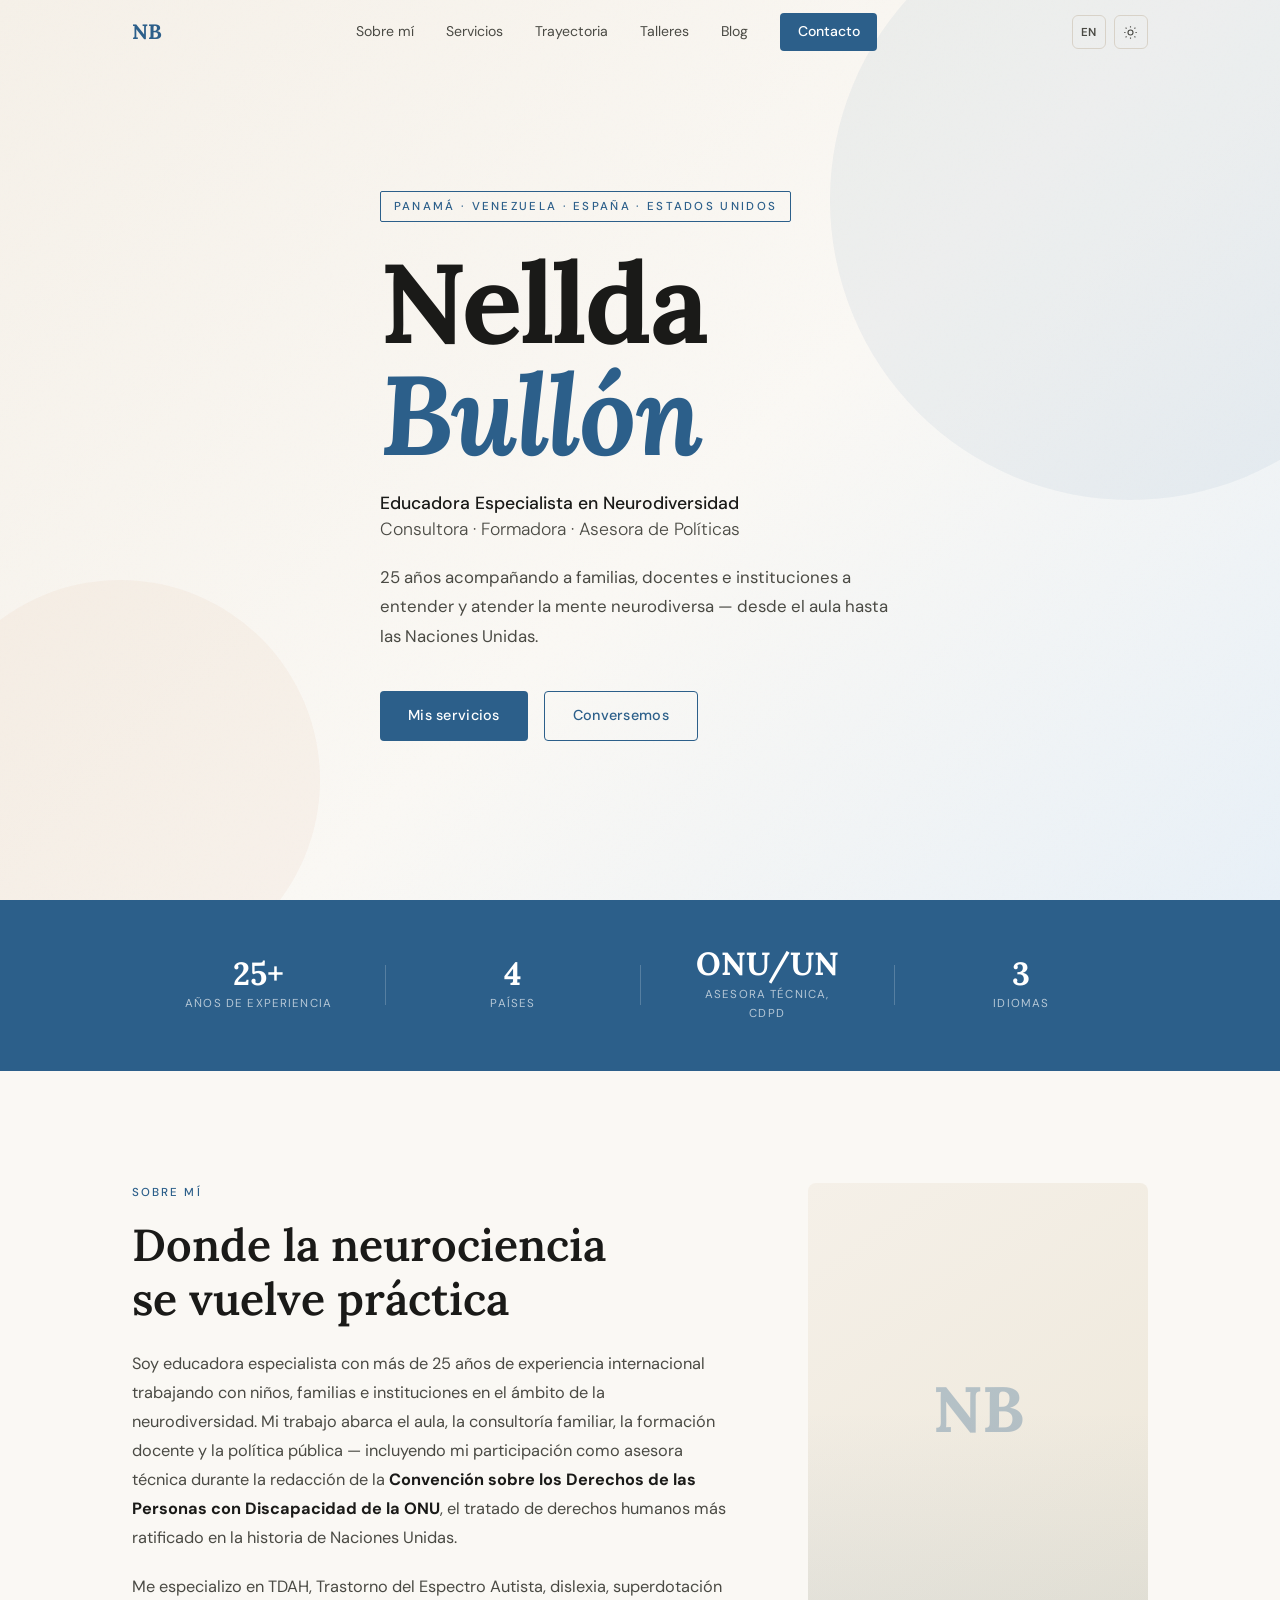
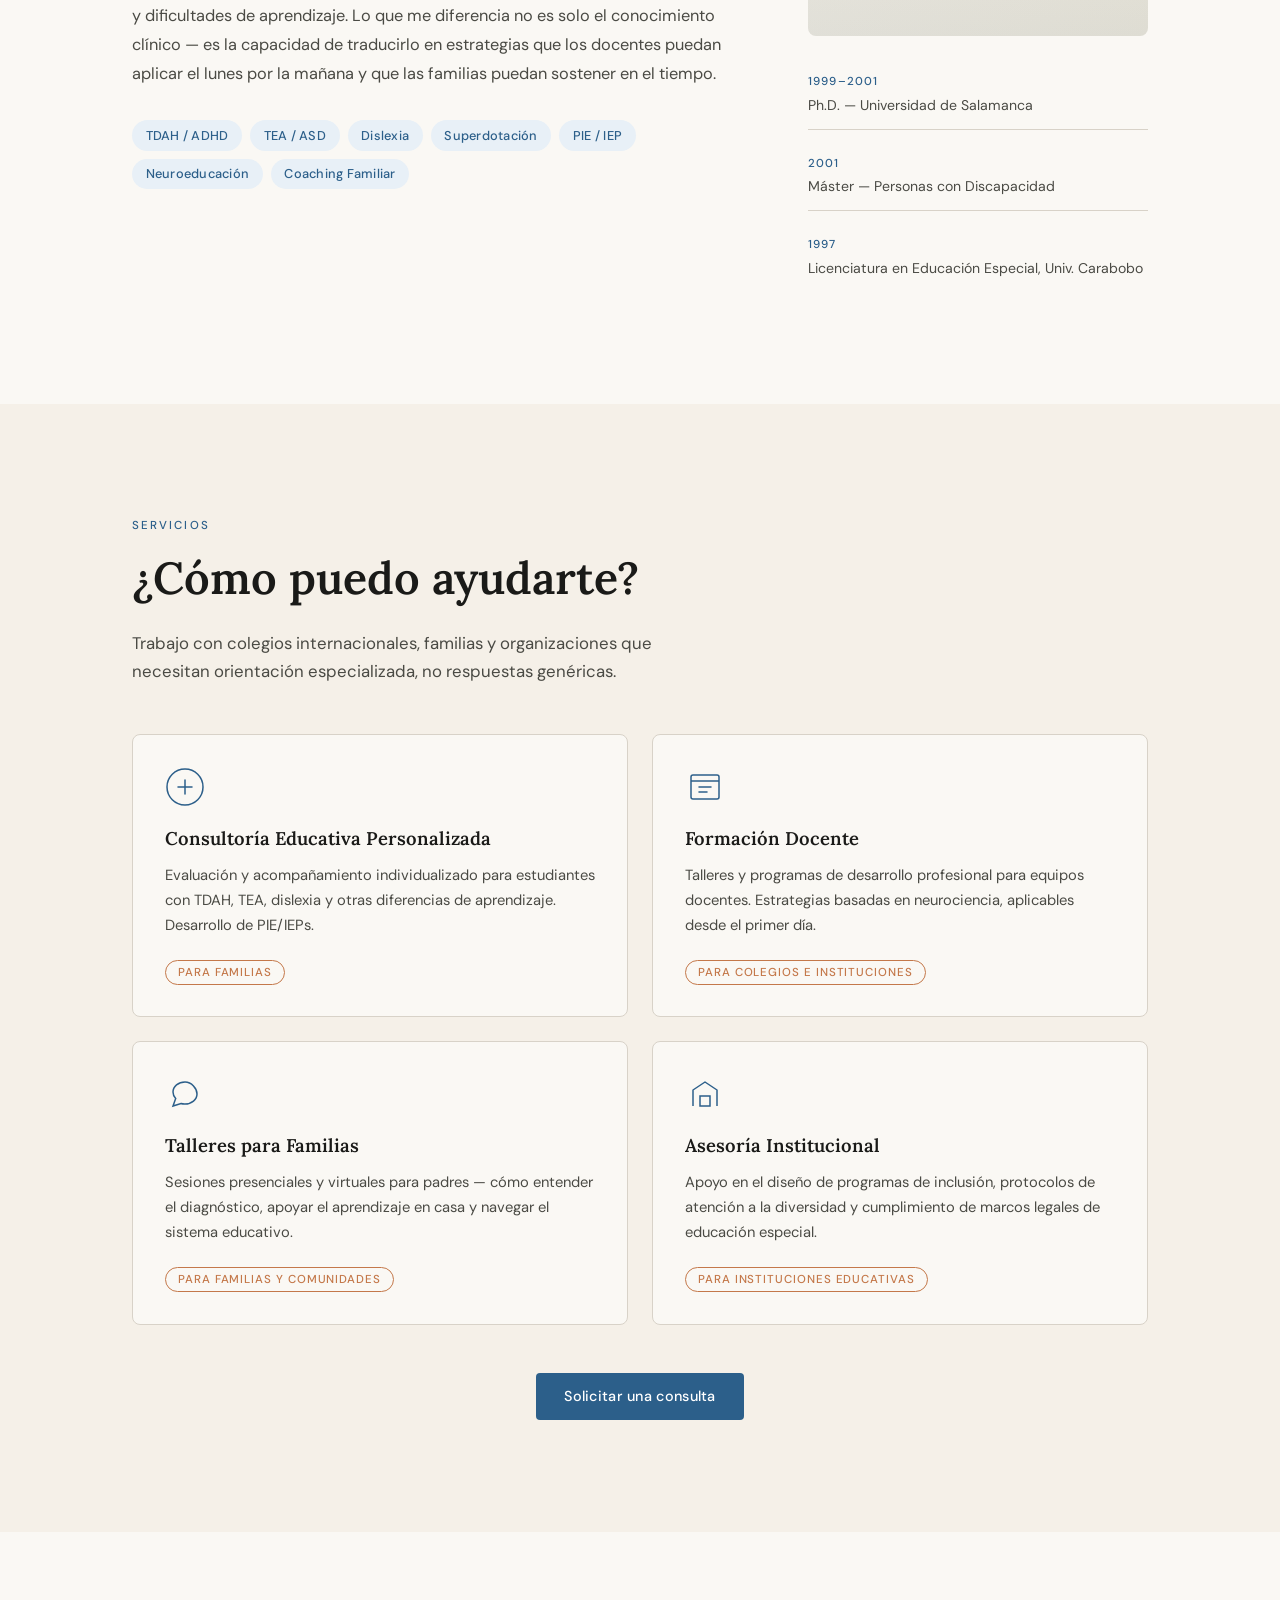
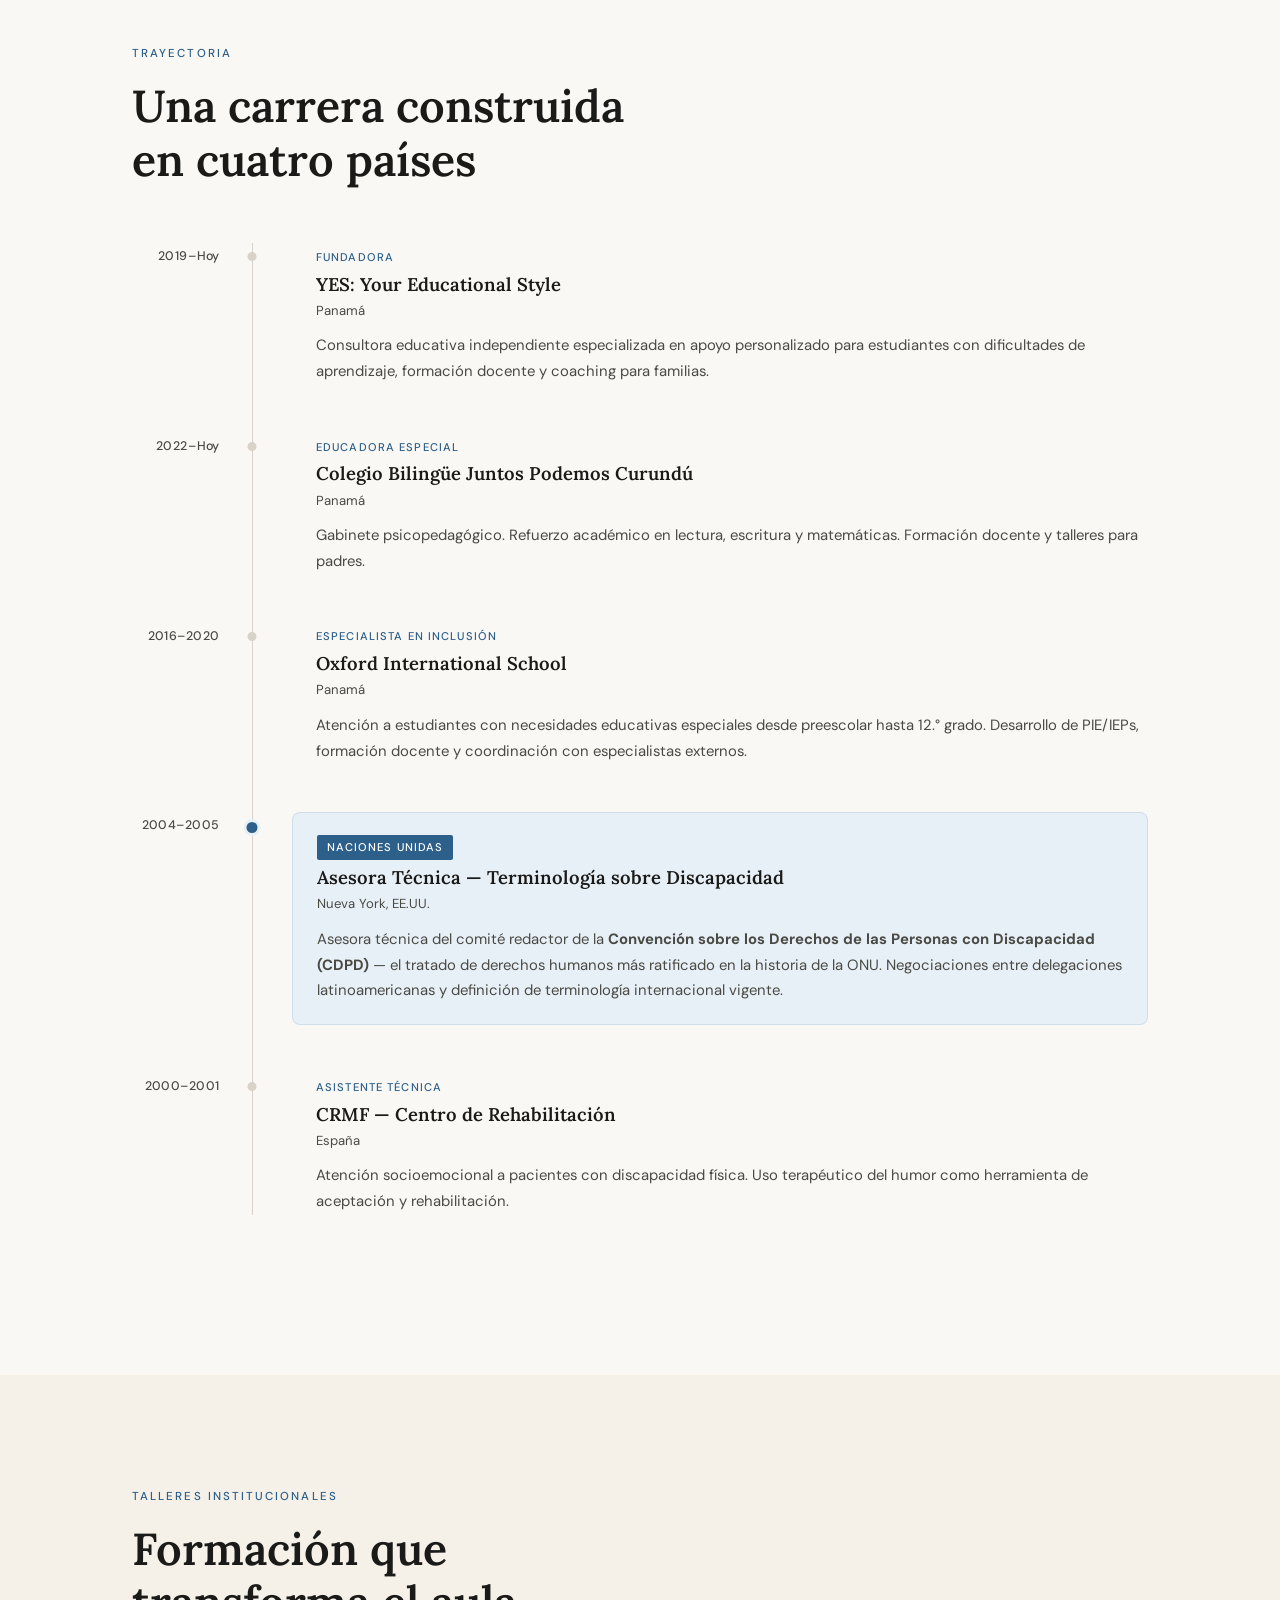
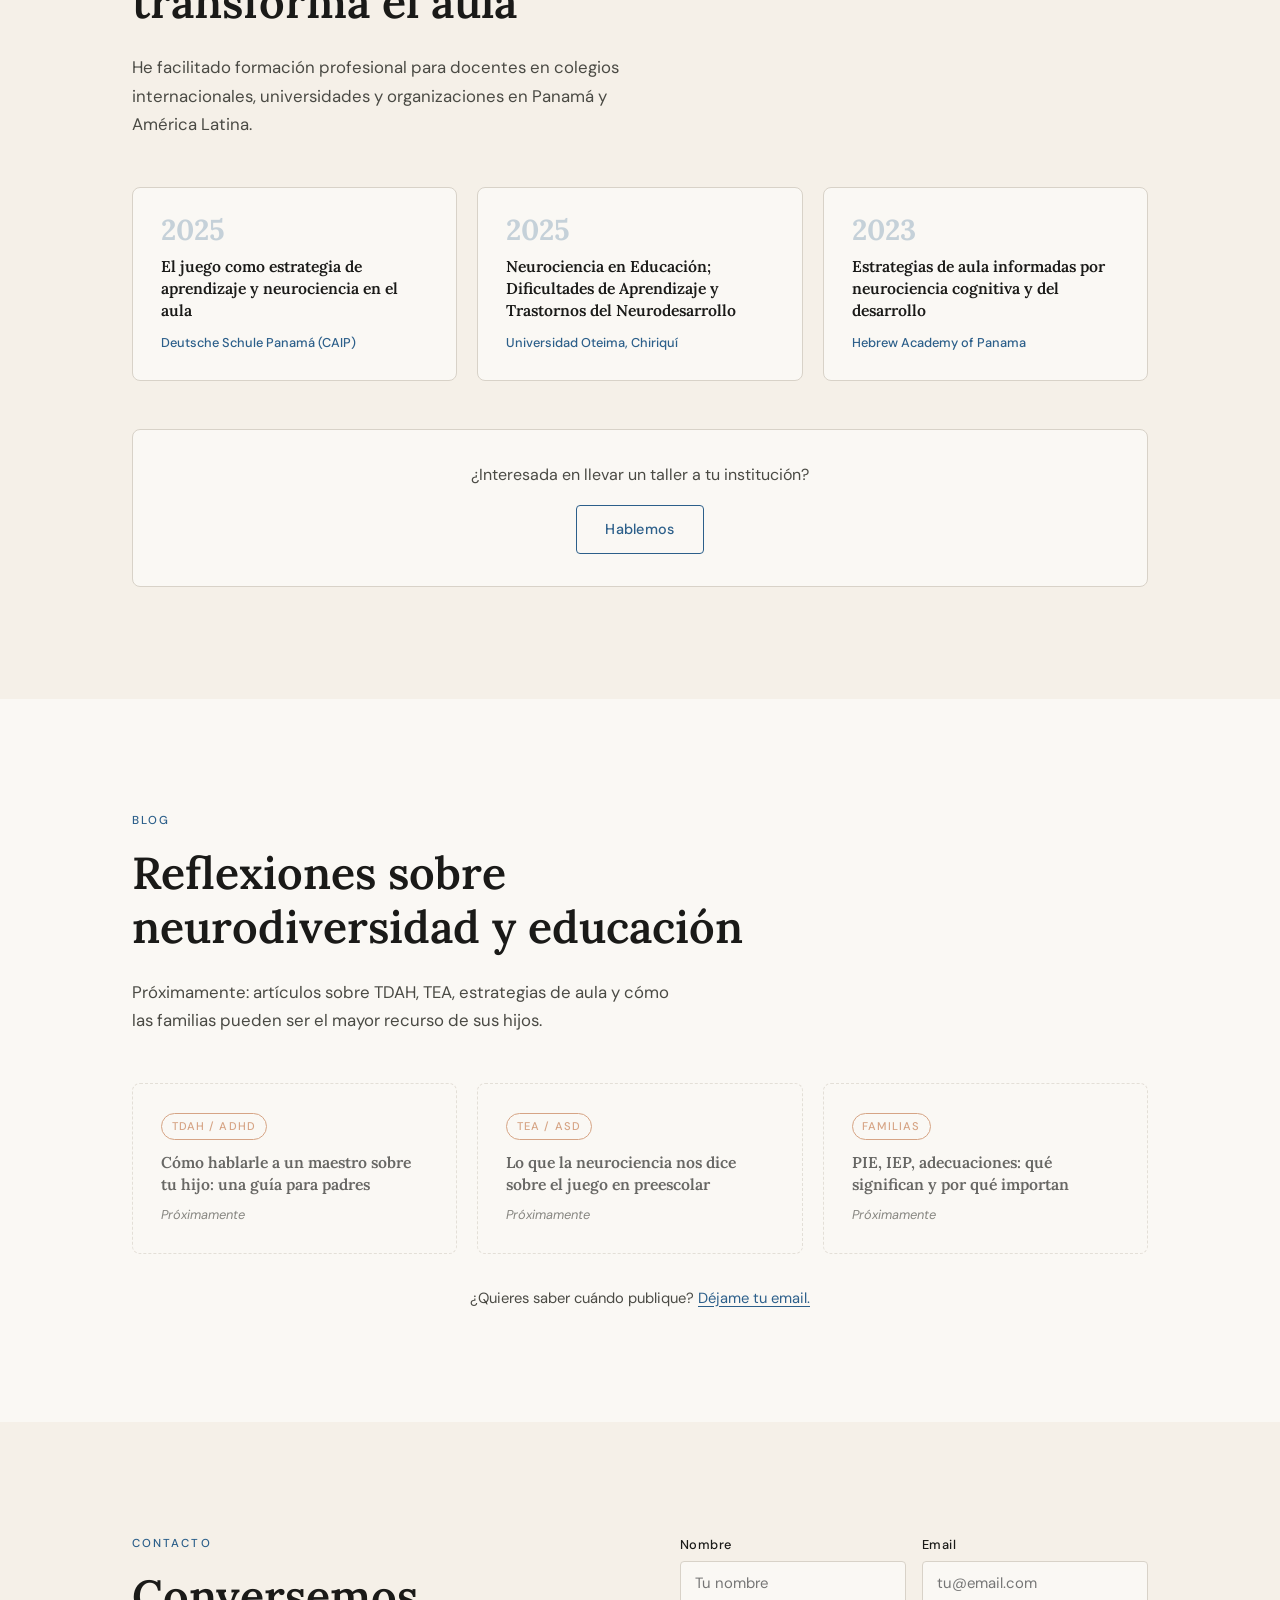
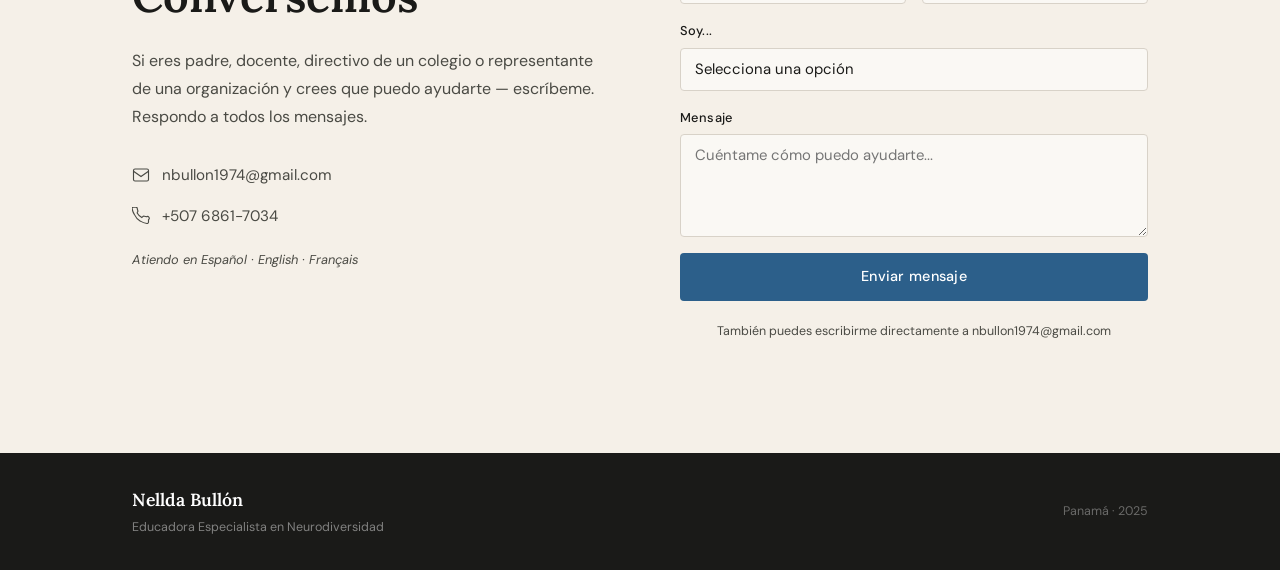
==== index.html @ 22f44a65 "init" ====
<!DOCTYPE html>
<html lang="en" data-theme="light" data-lang="en">
<head>
  <meta charset="UTF-8" />
  <meta name="viewport" content="width=device-width, initial-scale=1.0" />
  <title>Nellda Bullón — Educadora Especialista en Neurodiversidad</title>
  <meta name="description" content="Consultora en educación especial y neurodiversidad con 25 años de experiencia internacional." />
  <link rel="preconnect" href="https://fonts.googleapis.com" />
  <link rel="preconnect" href="https://fonts.gstatic.com" crossorigin />
  <link href="https://fonts.googleapis.com/css2?family=Lora:ital,wght@0,400;0,500;0,600;0,700;1,400;1,500&family=DM+Sans:ital,opsz,wght@0,9..40,300;0,9..40,400;0,9..40,500;1,9..40,300&display=swap" rel="stylesheet" />
  <link rel="stylesheet" href="css/style.css" />
</head>
<body>

  <!-- NAV -->
  <nav class="nav" id="nav">
    <div class="nav-inner">
      <a href="#inicio" class="nav-logo">NB</a>
      <div class="nav-links">
        <a href="#sobre-mi"    data-es="Sobre mí"     data-en="About">Sobre mí</a>
        <a href="#servicios"   data-es="Servicios"    data-en="Services">Servicios</a>
        <a href="#experiencia" data-es="Trayectoria"  data-en="Experience">Trayectoria</a>
        <a href="#talleres"    data-es="Talleres"     data-en="Workshops">Talleres</a>
        <a href="#blog"        data-es="Blog"         data-en="Blog">Blog</a>
        <a href="#contacto"    data-es="Contacto"     data-en="Contact" class="nav-cta">Contacto</a>
      </div>
      <div class="nav-controls">
        <button class="toggle-btn" id="lang-toggle" aria-label="Switch language">
          <span id="lang-label">EN</span>
        </button>
        <button class="toggle-btn" id="theme-toggle" aria-label="Toggle dark mode">
          <svg class="icon-sun" viewBox="0 0 24 24" fill="none" stroke="currentColor" stroke-width="1.8"><circle cx="12" cy="12" r="4"/><path d="M12 2v2M12 20v2M4.22 4.22l1.42 1.42M18.36 18.36l1.42 1.42M2 12h2M20 12h2M4.22 19.78l1.42-1.42M18.36 5.64l1.42-1.42"/></svg>
          <svg class="icon-moon" viewBox="0 0 24 24" fill="none" stroke="currentColor" stroke-width="1.8"><path d="M21 12.79A9 9 0 1111.21 3 7 7 0 0021 12.79z"/></svg>
        </button>
        <button class="nav-burger" id="burger" aria-label="Menu">
          <span></span><span></span><span></span>
        </button>
      </div>
    </div>
    <div class="nav-mobile" id="mobile-menu">
      <a href="#sobre-mi"    data-es="Sobre mí"    data-en="About">Sobre mí</a>
      <a href="#servicios"   data-es="Servicios"   data-en="Services">Servicios</a>
      <a href="#experiencia" data-es="Trayectoria" data-en="Experience">Trayectoria</a>
      <a href="#talleres"    data-es="Talleres"    data-en="Workshops">Talleres</a>
      <a href="#blog"        data-es="Blog"        data-en="Blog">Blog</a>
      <a href="#contacto"    data-es="Contacto"    data-en="Contact">Contacto</a>
    </div>
  </nav>

  <!-- HERO -->
  <section class="hero" id="inicio">
    <div class="hero-bg">
      <div class="hero-shape hero-shape-1"></div>
      <div class="hero-shape hero-shape-2"></div>
      <div class="hero-grain"></div>
    </div>
    <div class="hero-content">
      <div class="hero-tag reveal"
        data-es="Panamá · Venezuela · España · Estados Unidos"
        data-en="Panama · Venezuela · Spain · United States">
        Panamá · Venezuela · España · Estados Unidos
      </div>
      <h1 class="hero-name reveal">Nellda<br><em>Bullón</em></h1>
      <p class="hero-title reveal"
        data-es="Educadora Especialista en Neurodiversidad<br><span>Consultora · Formadora · Asesora de Políticas</span>"
        data-en="Neurodiversity Education Specialist<br><span>Consultant · Trainer · Policy Advisor</span>">
        Educadora Especialista en Neurodiversidad<br>
        <span>Consultora · Formadora · Asesora de Políticas</span>
      </p>
      <p class="hero-summary reveal"
        data-es="25 años acompañando a familias, docentes e instituciones a entender y atender la mente neurodiversa — desde el aula hasta las Naciones Unidas."
        data-en="25 years supporting families, educators, and institutions to understand and serve the neurodiverse mind — from the classroom to the United Nations.">
        25 años acompañando a familias, docentes e instituciones a entender y atender la mente neurodiversa — desde el aula hasta las Naciones Unidas.
      </p>
      <div class="hero-actions reveal">
        <a href="#servicios" class="btn btn-primary" data-es="Mis servicios"  data-en="My services">Mis servicios</a>
        <a href="#contacto"  class="btn btn-ghost"   data-es="Conversemos"   data-en="Let's talk">Conversemos</a>
      </div>
    </div>
    <div class="hero-scroll reveal">
      <span>Scroll</span>
      <div class="hero-scroll-line"></div>
    </div>
  </section>

  <!-- STATS -->
  <section class="stats">
    <div class="stats-inner">
      <div class="stat reveal">
        <span class="stat-num">25+</span>
        <span class="stat-label" data-es="Años de experiencia" data-en="Years of experience">Años de experiencia</span>
      </div>
      <div class="stat-divider"></div>
      <div class="stat reveal">
        <span class="stat-num">4</span>
        <span class="stat-label" data-es="Países" data-en="Countries">Países</span>
      </div>
      <div class="stat-divider"></div>
      <div class="stat reveal">
        <span class="stat-num">ONU/UN</span>
        <span class="stat-label" data-es="Asesora técnica, CDPD" data-en="Technical Advisor, CRPD">Asesora técnica, CDPD</span>
      </div>
      <div class="stat-divider"></div>
      <div class="stat reveal">
        <span class="stat-num">3</span>
        <span class="stat-label" data-es="Idiomas" data-en="Languages">Idiomas</span>
      </div>
    </div>
  </section>

  <!-- ABOUT -->
  <section class="about section" id="sobre-mi">
    <div class="container">
      <div class="about-grid">
        <div class="about-text">
          <div class="section-label reveal" data-es="Sobre mí" data-en="About">Sobre mí</div>
          <h2 class="section-title reveal"
            data-es="Donde la neurociencia<br>se vuelve práctica"
            data-en="Where neuroscience<br>becomes practice">
            Donde la neurociencia<br>se vuelve práctica
          </h2>
          <p class="reveal"
            data-es="Soy educadora especialista con más de 25 años de experiencia internacional trabajando con niños, familias e instituciones en el ámbito de la neurodiversidad. Mi trabajo abarca el aula, la consultoría familiar, la formación docente y la política pública — incluyendo mi participación como asesora técnica durante la redacción de la <strong>Convención sobre los Derechos de las Personas con Discapacidad de la ONU</strong>, el tratado de derechos humanos más ratificado en la historia de Naciones Unidas."
            data-en="I am a special education specialist with over 25 years of international experience working with children, families, and institutions in the field of neurodiversity. My work spans the classroom, family consulting, teacher training, and public policy — including my role as technical advisor during the drafting of the <strong>UN Convention on the Rights of Persons with Disabilities (CRPD)</strong>, the most widely ratified human rights treaty in UN history.">
            Soy educadora especialista con más de 25 años de experiencia internacional. Mi trabajo abarca el aula, la consultoría familiar, la formación docente y la política pública — incluyendo mi rol como asesora técnica durante la redacción de la <strong>Convención sobre los Derechos de las Personas con Discapacidad de la ONU</strong>.
          </p>
          <p class="reveal"
            data-es="Me especializo en TDAH, Trastorno del Espectro Autista, dislexia, superdotación y dificultades de aprendizaje. Lo que me diferencia no es solo el conocimiento clínico — es la capacidad de traducirlo en estrategias que los docentes puedan aplicar el lunes por la mañana y que las familias puedan sostener en el tiempo."
            data-en="I specialize in ADHD, Autism Spectrum Disorder, dyslexia, giftedness, and learning difficulties. What sets me apart is not only clinical knowledge — it is the ability to translate it into strategies that teachers can apply on Monday morning and that families can sustain over time.">
            Me especializo en TDAH, TEA, dislexia, superdotación y dificultades de aprendizaje. Lo que me diferencia es la capacidad de traducir ese conocimiento en estrategias que los docentes puedan aplicar el lunes por la mañana y las familias sostener en el tiempo.
          </p>
          <div class="about-tags reveal">
            <span>TDAH / ADHD</span><span>TEA / ASD</span><span>Dislexia</span>
            <span>Superdotación</span><span>PIE / IEP</span><span>Neuroeducación</span><span>Coaching Familiar</span>
          </div>
        </div>
        <div class="about-aside reveal">
          <div class="about-photo-placeholder">
            <div class="photo-initials">NB</div>
          </div>
          <div class="about-credentials">
            <div class="credential">
              <span class="credential-year">1999–2001</span>
              <span class="credential-text" data-es="Ph.D. — Universidad de Salamanca" data-en="Ph.D. — University of Salamanca">Ph.D. — Universidad de Salamanca</span>
            </div>
            <div class="credential">
              <span class="credential-year">2001</span>
              <span class="credential-text" data-es="Máster — Personas con Discapacidad" data-en="Master's — Persons with Disabilities">Máster — Personas con Discapacidad</span>
            </div>
            <div class="credential">
              <span class="credential-year">1997</span>
              <span class="credential-text" data-es="Licenciatura en Educación Especial, Univ. Carabobo" data-en="BA in Special Education, Univ. Carabobo">Licenciatura en Educación Especial, Univ. Carabobo</span>
            </div>
          </div>
        </div>
      </div>
    </div>
  </section>

  <!-- SERVICES -->
  <section class="services section" id="servicios">
    <div class="container">
      <div class="section-label reveal" data-es="Servicios" data-en="Services">Servicios</div>
      <h2 class="section-title reveal" data-es="¿Cómo puedo ayudarte?" data-en="How can I help you?">¿Cómo puedo ayudarte?</h2>
      <p class="section-intro reveal"
        data-es="Trabajo con colegios internacionales, familias y organizaciones que necesitan orientación especializada, no respuestas genéricas."
        data-en="I work with international schools, families, and organizations that need specialized guidance — not generic answers.">
        Trabajo con colegios internacionales, familias y organizaciones que necesitan orientación especializada, no respuestas genéricas.
      </p>
      <div class="services-grid">
        <div class="service-card reveal">
          <div class="service-icon">
            <svg viewBox="0 0 40 40" fill="none"><circle cx="20" cy="20" r="18" stroke="currentColor" stroke-width="1.5"/><path d="M13 20h14M20 13v14" stroke="currentColor" stroke-width="1.5" stroke-linecap="round"/></svg>
          </div>
          <h3 data-es="Consultoría Educativa Personalizada" data-en="Personalized Educational Consulting">Consultoría Educativa Personalizada</h3>
          <p data-es="Evaluación y acompañamiento individualizado para estudiantes con TDAH, TEA, dislexia y otras diferencias de aprendizaje. Desarrollo de PIE/IEPs."
             data-en="Individualized assessment and support for students with ADHD, ASD, dyslexia, and other learning differences. Development of IEPs.">
            Evaluación y acompañamiento individualizado para estudiantes con TDAH, TEA, dislexia y otras diferencias de aprendizaje. Desarrollo de PIE/IEPs.</p>
          <span class="service-audience" data-es="Para familias" data-en="For families">Para familias</span>
        </div>
        <div class="service-card reveal">
          <div class="service-icon">
            <svg viewBox="0 0 40 40" fill="none"><rect x="6" y="8" width="28" height="24" rx="2" stroke="currentColor" stroke-width="1.5"/><path d="M6 14h28" stroke="currentColor" stroke-width="1.5"/><path d="M14 20h12M14 25h8" stroke="currentColor" stroke-width="1.5" stroke-linecap="round"/></svg>
          </div>
          <h3 data-es="Formación Docente" data-en="Teacher Professional Development">Formación Docente</h3>
          <p data-es="Talleres y programas de desarrollo profesional para equipos docentes. Estrategias basadas en neurociencia, aplicables desde el primer día."
             data-en="Workshops and professional development programs for teaching teams. Neuroscience-based strategies, applicable from day one.">
            Talleres y programas de desarrollo profesional para equipos docentes. Estrategias basadas en neurociencia, aplicables desde el primer día.</p>
          <span class="service-audience" data-es="Para colegios e instituciones" data-en="For schools and institutions">Para colegios e instituciones</span>
        </div>
        <div class="service-card reveal">
          <div class="service-icon">
            <svg viewBox="0 0 40 40" fill="none"><path d="M20 8c-6.627 0-12 4.477-12 10 0 2.5 1.02 4.78 2.7 6.5L8 32l8-2.5A13.1 13.1 0 0020 30c6.627 0 12-4.477 12-10S26.627 8 20 8z" stroke="currentColor" stroke-width="1.5"/></svg>
          </div>
          <h3 data-es="Talleres para Familias" data-en="Family Workshops">Talleres para Familias</h3>
          <p data-es="Sesiones presenciales y virtuales para padres — cómo entender el diagnóstico, apoyar el aprendizaje en casa y navegar el sistema educativo."
             data-en="In-person and virtual sessions for parents — understanding the diagnosis, supporting learning at home, and navigating the education system.">
            Sesiones presenciales y virtuales para padres — cómo entender el diagnóstico, apoyar el aprendizaje en casa y navegar el sistema educativo.</p>
          <span class="service-audience" data-es="Para familias y comunidades" data-en="For families and communities">Para familias y comunidades</span>
        </div>
        <div class="service-card reveal">
          <div class="service-icon">
            <svg viewBox="0 0 40 40" fill="none"><path d="M8 32V16l12-8 12 8v16" stroke="currentColor" stroke-width="1.5" stroke-linejoin="round"/><rect x="15" y="22" width="10" height="10" stroke="currentColor" stroke-width="1.5"/></svg>
          </div>
          <h3 data-es="Asesoría Institucional" data-en="Institutional Advisory">Asesoría Institucional</h3>
          <p data-es="Apoyo en el diseño de programas de inclusión, protocolos de atención a la diversidad y cumplimiento de marcos legales de educación especial."
             data-en="Support in designing inclusion programs, diversity protocols, and compliance with special education legal frameworks.">
            Apoyo en el diseño de programas de inclusión, protocolos de atención a la diversidad y cumplimiento de marcos legales de educación especial.</p>
          <span class="service-audience" data-es="Para instituciones educativas" data-en="For educational institutions">Para instituciones educativas</span>
        </div>
      </div>
      <div class="services-cta reveal">
        <a href="#contacto" class="btn btn-primary" data-es="Solicitar una consulta" data-en="Request a consultation">Solicitar una consulta</a>
      </div>
    </div>
  </section>

  <!-- EXPERIENCE -->
  <section class="experience section" id="experiencia">
    <div class="container">
      <div class="section-label reveal" data-es="Trayectoria" data-en="Experience">Trayectoria</div>
      <h2 class="section-title reveal"
        data-es="Una carrera construida<br>en cuatro países"
        data-en="A career built<br>across four countries">
        Una carrera construida<br>en cuatro países
      </h2>
      <div class="timeline">

        <div class="timeline-item reveal">
          <div class="timeline-marker"><span class="timeline-year">2019–<span data-es="Hoy" data-en="Present">Hoy</span></span></div>
          <div class="timeline-content">
            <div class="timeline-tag" data-es="Fundadora" data-en="Founder">Fundadora</div>
            <h3>YES: Your Educational Style</h3>
            <p class="timeline-location" data-es="Panamá" data-en="Panama">Panamá</p>
            <p data-es="Consultora educativa independiente especializada en apoyo personalizado para estudiantes con dificultades de aprendizaje, formación docente y coaching para familias."
               data-en="Independent educational consultant specializing in personalized support for students with learning difficulties, teacher training, and family coaching.">
              Consultora educativa independiente especializada en apoyo personalizado, formación docente y coaching para familias.</p>
          </div>
        </div>

        <div class="timeline-item reveal">
          <div class="timeline-marker"><span class="timeline-year">2022–<span data-es="Hoy" data-en="Present">Hoy</span></span></div>
          <div class="timeline-content">
            <div class="timeline-tag" data-es="Educadora Especial" data-en="Special Educator">Educadora Especial</div>
            <h3 data-es="Colegio Bilingüe Juntos Podemos Curundú" data-en="Juntos Podemos Curundú Bilingual School">Colegio Bilingüe Juntos Podemos Curundú</h3>
            <p class="timeline-location" data-es="Panamá" data-en="Panama">Panamá</p>
            <p data-es="Gabinete psicopedagógico. Refuerzo académico en lectura, escritura y matemáticas. Formación docente y talleres para padres."
               data-en="Psychopedagogical cabinet. Academic reinforcement in reading, writing, and mathematics. Teacher training and parent workshops.">
              Gabinete psicopedagógico. Refuerzo académico en lectura, escritura y matemáticas. Formación docente y talleres para padres.</p>
          </div>
        </div>

        <div class="timeline-item reveal">
          <div class="timeline-marker"><span class="timeline-year">2016–2020</span></div>
          <div class="timeline-content">
            <div class="timeline-tag" data-es="Especialista en Inclusión" data-en="Inclusion Specialist">Especialista en Inclusión</div>
            <h3>Oxford International School</h3>
            <p class="timeline-location" data-es="Panamá" data-en="Panama">Panamá</p>
            <p data-es="Atención a estudiantes con necesidades educativas especiales desde preescolar hasta 12.° grado. Desarrollo de PIE/IEPs, formación docente y coordinación con especialistas externos."
               data-en="Support for students with special educational needs from preschool through 12th grade. IEP development, faculty training, and coordination with external specialists.">
              Atención a estudiantes con necesidades educativas especiales desde preescolar hasta 12.° grado. Desarrollo de PIE/IEPs y formación docente.</p>
          </div>
        </div>

        <div class="timeline-item timeline-item--highlight reveal">
          <div class="timeline-marker"><span class="timeline-year">2004–2005</span></div>
          <div class="timeline-content">
            <div class="timeline-tag timeline-tag--un" data-es="Naciones Unidas" data-en="United Nations">Naciones Unidas</div>
            <h3 data-es="Asesora Técnica — Terminología sobre Discapacidad" data-en="Technical Advisor — Disability Terminology">Asesora Técnica — Terminología sobre Discapacidad</h3>
            <p class="timeline-location" data-es="Nueva York, EE.UU." data-en="New York, USA">Nueva York, EE.UU.</p>
            <p data-es="Asesora técnica del comité redactor de la <strong>Convención sobre los Derechos de las Personas con Discapacidad (CDPD)</strong> — el tratado de derechos humanos más ratificado en la historia de la ONU. Negociaciones entre delegaciones latinoamericanas y definición de terminología internacional vigente."
               data-en="Technical advisor to the drafting committee of the <strong>UN Convention on the Rights of Persons with Disabilities (CRPD)</strong> — the most widely ratified human rights treaty in UN history. Negotiations across Latin American delegations; shaped international legal terminology still in use today.">
              Asesora técnica del comité redactor de la <strong>Convención sobre los Derechos de las Personas con Discapacidad (CDPD)</strong> — el tratado de derechos humanos más ratificado en la historia de la ONU.</p>
          </div>
        </div>

        <div class="timeline-item reveal">
          <div class="timeline-marker"><span class="timeline-year">2000–2001</span></div>
          <div class="timeline-content">
            <div class="timeline-tag" data-es="Asistente Técnica" data-en="Technical Assistant">Asistente Técnica</div>
            <h3 data-es="CRMF — Centro de Rehabilitación" data-en="CRMF — Rehabilitation Center">CRMF — Centro de Rehabilitación</h3>
            <p class="timeline-location" data-es="España" data-en="Spain">España</p>
            <p data-es="Atención socioemocional a pacientes con discapacidad física. Uso terapéutico del humor como herramienta de aceptación y rehabilitación."
               data-en="Socio-emotional care for patients with physical disabilities. Therapeutic use of humor as a tool for acceptance and rehabilitation.">
              Atención socioemocional a pacientes con discapacidad física. Uso terapéutico del humor como herramienta de aceptación.</p>
          </div>
        </div>

      </div>
    </div>
  </section>

  <!-- WORKSHOPS -->
  <section class="workshops section" id="talleres">
    <div class="container">
      <div class="section-label reveal" data-es="Talleres Institucionales" data-en="Institutional Workshops">Talleres Institucionales</div>
      <h2 class="section-title reveal"
        data-es="Formación que<br>transforma el aula"
        data-en="Training that<br>transforms the classroom">
        Formación que<br>transforma el aula
      </h2>
      <p class="section-intro reveal"
        data-es="He facilitado formación profesional para docentes en colegios internacionales, universidades y organizaciones en Panamá y América Latina."
        data-en="I have facilitated professional training for teachers at international schools, universities, and organizations across Panama and Latin America.">
        He facilitado formación profesional para docentes en colegios internacionales, universidades y organizaciones en Panamá y América Latina.
      </p>
      <div class="workshops-grid">
        <div class="workshop-card reveal">
          <span class="workshop-year">2025</span>
          <h4 data-es="El juego como estrategia de aprendizaje y neurociencia en el aula"
              data-en="Play as a learning strategy and neuroscience in the classroom">El juego como estrategia de aprendizaje y neurociencia en el aula</h4>
          <p class="workshop-client">Deutsche Schule Panamá (CAIP)</p>
        </div>
        <div class="workshop-card reveal">
          <span class="workshop-year">2025</span>
          <h4 data-es="Neurociencia en Educación; Dificultades de Aprendizaje y Trastornos del Neurodesarrollo"
              data-en="Neuroscience in Education; Learning Difficulties and Neurodevelopmental Disorders">Neurociencia en Educación; Dificultades de Aprendizaje y Trastornos del Neurodesarrollo</h4>
          <p class="workshop-client" data-es="Universidad Oteima, Chiriquí" data-en="University of Oteima, Chiriquí">Universidad Oteima, Chiriquí</p>
        </div>
        <div class="workshop-card reveal">
          <span class="workshop-year">2023</span>
          <h4 data-es="Estrategias de aula informadas por neurociencia cognitiva y del desarrollo"
              data-en="Classroom strategies informed by cognitive and developmental neuroscience">Estrategias de aula informadas por neurociencia cognitiva y del desarrollo</h4>
          <p class="workshop-client">Hebrew Academy of Panama</p>
        </div>
      </div>
      <div class="workshops-cta reveal">
        <p data-es="¿Interesada en llevar un taller a tu institución?" data-en="Interested in bringing a workshop to your institution?">¿Interesada en llevar un taller a tu institución?</p>
        <a href="#contacto" class="btn btn-outline" data-es="Hablemos" data-en="Let's talk">Hablemos</a>
      </div>
    </div>
  </section>

  <!-- BLOG -->
  <section class="blog section" id="blog">
    <div class="container">
      <div class="section-label reveal" data-es="Blog" data-en="Blog">Blog</div>
      <h2 class="section-title reveal"
        data-es="Reflexiones sobre<br>neurodiversidad y educación"
        data-en="Reflections on<br>neurodiversity and education">
        Reflexiones sobre<br>neurodiversidad y educación
      </h2>
      <p class="section-intro reveal"
        data-es="Próximamente: artículos sobre TDAH, TEA, estrategias de aula y cómo las familias pueden ser el mayor recurso de sus hijos."
        data-en="Coming soon: articles on ADHD, ASD, classroom strategies, and how families can be their children's greatest resource.">
        Próximamente: artículos sobre TDAH, TEA, estrategias de aula y cómo las familias pueden ser el mayor recurso de sus hijos.
      </p>
      <div class="blog-coming-soon reveal">
        <div class="blog-placeholder">
          <div class="blog-placeholder-card">
            <span class="blog-placeholder-tag">TDAH / ADHD</span>
            <h4 data-es="Cómo hablarle a un maestro sobre tu hijo: una guía para padres"
                data-en="How to talk to your child's teacher: a guide for parents">Cómo hablarle a un maestro sobre tu hijo: una guía para padres</h4>
            <p data-es="Próximamente" data-en="Coming soon">Próximamente</p>
          </div>
          <div class="blog-placeholder-card">
            <span class="blog-placeholder-tag">TEA / ASD</span>
            <h4 data-es="Lo que la neurociencia nos dice sobre el juego en preescolar"
                data-en="What neuroscience tells us about play in preschool">Lo que la neurociencia nos dice sobre el juego en preescolar</h4>
            <p data-es="Próximamente" data-en="Coming soon">Próximamente</p>
          </div>
          <div class="blog-placeholder-card">
            <span class="blog-placeholder-tag" data-es="Familias" data-en="Families">Familias</span>
            <h4 data-es="PIE, IEP, adecuaciones: qué significan y por qué importan"
                data-en="IEP, accommodations: what they mean and why they matter">PIE, IEP, adecuaciones: qué significan y por qué importan</h4>
            <p data-es="Próximamente" data-en="Coming soon">Próximamente</p>
          </div>
        </div>
        <p class="blog-notify">
          <span data-es="¿Quieres saber cuándo publique? " data-en="Want to know when I publish? ">¿Quieres saber cuándo publique? </span>
          <a href="#contacto" data-es="Déjame tu email." data-en="Leave me your email.">Déjame tu email.</a>
        </p>
      </div>
    </div>
  </section>

  <!-- CONTACT -->
  <section class="contact section" id="contacto">
    <div class="container">
      <div class="contact-grid">
        <div class="contact-left reveal">
          <div class="section-label" data-es="Contacto" data-en="Contact">Contacto</div>
          <h2 class="section-title" data-es="Conversemos" data-en="Let's talk">Conversemos</h2>
          <p data-es="Si eres padre, docente, directivo de un colegio o representante de una organización y crees que puedo ayudarte — escríbeme. Respondo a todos los mensajes."
             data-en="Whether you're a parent, teacher, school administrator, or organization representative — write to me. I respond to every message.">
            Si eres padre, docente, directivo de un colegio o representante de una organización y crees que puedo ayudarte — escríbeme. Respondo a todos los mensajes.</p>
          <div class="contact-details">
            <a href="mailto:nbullon1974@gmail.com" class="contact-link">
              <svg viewBox="0 0 24 24" fill="none" stroke="currentColor" stroke-width="1.5"><rect x="2" y="4" width="20" height="16" rx="2"/><path d="m2 7 10 7 10-7"/></svg>
              nbullon1974@gmail.com
            </a>
            <a href="tel:+50768617034" class="contact-link">
              <svg viewBox="0 0 24 24" fill="none" stroke="currentColor" stroke-width="1.5"><path d="M22 16.92v3a2 2 0 01-2.18 2 19.79 19.79 0 01-8.63-3.07A19.5 19.5 0 013.07 9.81a19.79 19.79 0 01-3.07-8.64A2 2 0 012 .18h3a2 2 0 012 1.72c.127.96.361 1.903.7 2.81a2 2 0 01-.45 2.11L6.91 7.91a16 16 0 006.16 6.16l1.27-1.27a2 2 0 012.11-.45c.907.339 1.85.573 2.81.7A2 2 0 0122 16.92z"/></svg>
              +507 6861-7034
            </a>
            <div class="contact-lang">
              <span data-es="Atiendo en Español · English · Français" data-en="Available in Español · English · Français">Atiendo en Español · English · Français</span>
            </div>
          </div>
        </div>
        <div class="contact-right reveal">
          <form class="contact-form" id="contact-form">
            <div class="form-row">
              <div class="form-group">
                <label for="name" data-es="Nombre" data-en="Name">Nombre</label>
                <input type="text" id="name" name="name" placeholder="Tu nombre"
                  data-es-placeholder="Tu nombre" data-en-placeholder="Your name" required />
              </div>
              <div class="form-group">
                <label for="email">Email</label>
                <input type="email" id="email" name="email" placeholder="tu@email.com"
                  data-es-placeholder="tu@email.com" data-en-placeholder="your@email.com" required />
              </div>
            </div>
            <div class="form-group">
              <label for="type" data-es="Soy..." data-en="I am...">Soy...</label>
              <select id="type" name="type">
                <option value="" data-es="Selecciona una opción" data-en="Select an option">Selecciona una opción</option>
                <option value="familia" data-es="Padre / Madre / Familia" data-en="Parent / Family">Padre / Madre / Familia</option>
                <option value="docente" data-es="Docente" data-en="Teacher / Educator">Docente</option>
                <option value="institucion" data-es="Directivo / Institución educativa" data-en="Administrator / Institution">Directivo / Institución educativa</option>
                <option value="otro" data-es="Otro" data-en="Other">Otro</option>
              </select>
            </div>
            <div class="form-group">
              <label for="message" data-es="Mensaje" data-en="Message">Mensaje</label>
              <textarea id="message" name="message" rows="4"
                placeholder="Cuéntame cómo puedo ayudarte..."
                data-es-placeholder="Cuéntame cómo puedo ayudarte..."
                data-en-placeholder="Tell me how I can help you..." required></textarea>
            </div>
            <button type="submit" class="btn btn-primary btn-full"
              data-es="Enviar mensaje" data-en="Send message">Enviar mensaje</button>
            <p class="form-note"
              data-es="También puedes escribirme directamente a nbullon1974@gmail.com"
              data-en="You can also write directly to nbullon1974@gmail.com">
              También puedes escribirme directamente a nbullon1974@gmail.com</p>
          </form>
        </div>
      </div>
    </div>
  </section>

  <!-- FOOTER -->
  <footer class="footer">
    <div class="container">
      <div class="footer-inner">
        <div class="footer-left">
          <span class="footer-logo">Nellda Bullón</span>
          <span class="footer-tagline"
            data-es="Educadora Especialista en Neurodiversidad"
            data-en="Neurodiversity Education Specialist">Educadora Especialista en Neurodiversidad</span>
        </div>
        <div class="footer-right"><span>Panamá · 2025</span></div>
      </div>
    </div>
  </footer>

  <script src="js/main.js"></script>
</body>
</html>
---- css/style.css ----
/* ─── TOKENS ────────────────────────────────────────────────────────────────── */
:root {
  --ink:         #1a1a18;
  --ink-soft:    #4a4a44;
  --sand:        #f5f0e8;
  --sand-dark:   #ede7d9;
  --cream:       #faf8f4;
  --accent:      #2c5f8a;
  --accent-light:#3a7ab5;
  --accent-pale: #e8f0f7;
  --warm:        #c4784a;
  --warm-pale:   #f7ede4;
  --line:        #d8d2c8;

  --font-display: 'Lora', Georgia, serif;
  --font-body:    'DM Sans', system-ui, sans-serif;
  --max-w: 1080px;
  --nav-h: 64px;
  --ease-out: cubic-bezier(0.16, 1, 0.3, 1);
}

/* ─── DARK MODE ─────────────────────────────────────────────────────────────── */
[data-theme="dark"] {
  --ink:         #f0ede8;
  --ink-soft:    #a8a49e;
  --sand:        #1e1c1a;
  --sand-dark:   #252320;
  --cream:       #171614;
  --accent:      #5a9fd4;
  --accent-light:#74b3e3;
  --accent-pale: #1a2a38;
  --warm:        #d4935a;
  --warm-pale:   #2a1f18;
  --line:        #2e2c28;
}
[data-theme="dark"] .nav.scrolled {
  background: rgba(23,22,20,0.96);
}
[data-theme="dark"] .hero-bg {
  background: linear-gradient(135deg, #1e1c1a 0%, #171614 55%, #1a2a38 100%);
}
[data-theme="dark"] .stats { background: #1a2a38; }
[data-theme="dark"] .service-card,
[data-theme="dark"] .workshop-card,
[data-theme="dark"] .workshops-cta,
[data-theme="dark"] .blog-placeholder-card { background: #1e1c1a; }
[data-theme="dark"] .about-photo-placeholder {
  background: linear-gradient(145deg, #252320 0%, #1e1c1a 100%);
}
[data-theme="dark"] .timeline-item--highlight .timeline-content { background: #1a2a38; }
[data-theme="dark"] .footer { background: #0f0e0d; }
[data-theme="dark"] .form-group input,
[data-theme="dark"] .form-group select,
[data-theme="dark"] .form-group textarea { background: #1e1c1a; color: var(--ink); }

/* ─── RESET ─────────────────────────────────────────────────────────────────── */
*, *::before, *::after { box-sizing: border-box; margin: 0; padding: 0; }
html { scroll-behavior: smooth; font-size: 16px; }
body {
  font-family: var(--font-body);
  background: var(--cream);
  color: var(--ink);
  line-height: 1.65;
  overflow-x: hidden;
}
a { color: inherit; text-decoration: none; }
img { max-width: 100%; display: block; }
button { cursor: pointer; border: none; background: none; font: inherit; }

/* ─── UTILITIES ─────────────────────────────────────────────────────────────── */
.container { max-width: var(--max-w); margin: 0 auto; padding: 0 2rem; }
.section { padding: 7rem 0; }
.section-label {
  font-family: var(--font-body);
  font-size: 0.72rem;
  font-weight: 500;
  letter-spacing: 0.18em;
  text-transform: uppercase;
  color: var(--accent);
  margin-bottom: 1rem;
}
.section-title {
  font-family: var(--font-display);
  font-size: clamp(2rem, 4vw, 2.8rem);
  font-weight: 600;
  line-height: 1.2;
  color: var(--ink);
  margin-bottom: 1.5rem;
}
.section-title em { font-style: italic; color: var(--accent); }
.section-intro {
  font-size: 1.05rem;
  color: var(--ink-soft);
  max-width: 540px;
  margin-bottom: 3rem;
  line-height: 1.7;
}

/* ─── REVEAL ANIMATIONS ─────────────────────────────────────────────────────── */
.reveal {
  opacity: 0;
  transform: translateY(24px);
  transition: opacity 0.7s var(--ease-out), transform 0.7s var(--ease-out);
}
.reveal.visible {
  opacity: 1;
  transform: translateY(0);
}

/* ─── BUTTONS ───────────────────────────────────────────────────────────────── */
.btn {
  display: inline-flex;
  align-items: center;
  gap: 0.5rem;
  font-family: var(--font-body);
  font-size: 0.9rem;
  font-weight: 500;
  padding: 0.75rem 1.75rem;
  border-radius: 4px;
  transition: all 0.2s;
  letter-spacing: 0.02em;
}
.btn-primary {
  background: var(--accent);
  color: #fff;
}
.btn-primary:hover { background: var(--accent-light); transform: translateY(-1px); }
.btn-ghost {
  color: var(--accent);
  border: 1.5px solid var(--accent);
}
.btn-ghost:hover { background: var(--accent-pale); }
.btn-outline {
  color: var(--accent);
  border: 1.5px solid var(--accent);
}
.btn-outline:hover { background: var(--accent); color: #fff; }
.btn-full { width: 100%; justify-content: center; }

/* ─── NAV ───────────────────────────────────────────────────────────────────── */
.nav {
  position: fixed;
  top: 0; left: 0; right: 0;
  z-index: 100;
  height: var(--nav-h);
  background: transparent;
  transition: background 0.3s, box-shadow 0.3s;
}
.nav.scrolled {
  background: rgba(250,248,244,0.96);
  backdrop-filter: blur(12px);
  box-shadow: 0 1px 0 var(--line);
}
.nav-inner {
  max-width: var(--max-w);
  margin: 0 auto;
  padding: 0 2rem;
  height: 100%;
  display: flex;
  align-items: center;
  justify-content: space-between;
}
.nav-logo {
  font-family: var(--font-display);
  font-size: 1.3rem;
  font-weight: 700;
  color: var(--accent);
  letter-spacing: -0.02em;
}
.nav-links {
  display: flex;
  align-items: center;
  gap: 2rem;
}
.nav-links a {
  font-size: 0.88rem;
  font-weight: 400;
  color: var(--ink-soft);
  transition: color 0.2s;
}
.nav-links a:hover { color: var(--ink); }
.nav-cta {
  background: var(--accent);
  color: #fff !important;
  padding: 0.45rem 1.1rem;
  border-radius: 4px;
  font-weight: 500 !important;
}
.nav-cta:hover { background: var(--accent-light); }
.nav-controls { display: flex; align-items: center; gap: 0.5rem; }
.toggle-btn {
  display: flex; align-items: center; justify-content: center;
  width: 34px; height: 34px;
  border-radius: 6px;
  border: 1.5px solid var(--line);
  background: transparent;
  color: var(--ink-soft);
  font-size: 0.72rem; font-weight: 600; letter-spacing: 0.05em;
  cursor: pointer;
  transition: border-color 0.2s, color 0.2s;
}
.toggle-btn:hover { border-color: var(--accent); color: var(--accent); }
.toggle-btn svg { width: 15px; height: 15px; }
.icon-moon { display: none; }
[data-theme="dark"] .icon-sun  { display: none; }
[data-theme="dark"] .icon-moon { display: block; }
.nav-burger { display: none; flex-direction: column; gap: 5px; background: none; border: none; padding: 4px; cursor: pointer; }
.nav-burger span { display: block; width: 22px; height: 1.5px; background: var(--ink); transition: all 0.2s; }
.nav-mobile {
  display: none;
  flex-direction: column;
  background: var(--cream);
  padding: 1rem 2rem 1.5rem;
  border-top: 1px solid var(--line);
}
.nav-mobile a { padding: 0.6rem 0; font-size: 0.95rem; color: var(--ink-soft); border-bottom: 1px solid var(--line); }
.nav-mobile.open { display: flex; }

/* ─── HERO ──────────────────────────────────────────────────────────────────── */
.hero {
  position: relative;
  min-height: 100vh;
  display: flex;
  align-items: center;
  padding-top: var(--nav-h);
  overflow: hidden;
}
.hero-bg {
  position: absolute;
  inset: 0;
  background: linear-gradient(135deg, var(--sand) 0%, var(--cream) 55%, var(--accent-pale) 100%);
}
.hero-shape {
  position: absolute;
  border-radius: 50%;
  opacity: 0.06;
}
.hero-shape-1 {
  width: 600px; height: 600px;
  background: var(--accent);
  top: -100px; right: -150px;
}
.hero-shape-2 {
  width: 400px; height: 400px;
  background: var(--warm);
  bottom: -80px; left: -80px;
}
.hero-grain {
  position: absolute;
  inset: 0;
  background-image: url("data:image/svg+xml,%3Csvg viewBox='0 0 512 512' xmlns='http://www.w3.org/2000/svg'%3E%3Cfilter id='n'%3E%3CfeTurbulence type='fractalNoise' baseFrequency='0.75' numOctaves='4' stitchTiles='stitch'/%3E%3C/filter%3E%3Crect width='100%25' height='100%25' filter='url(%23n)' opacity='0.03'/%3E%3C/svg%3E");
  opacity: 0.4;
}
.hero-content {
  position: relative;
  max-width: var(--max-w);
  margin: 0 auto;
  padding: 0 2rem;
  padding-top: 4rem;
  padding-bottom: 6rem;
}
.hero-tag {
  display: inline-block;
  font-size: 0.72rem;
  font-weight: 500;
  letter-spacing: 0.2em;
  text-transform: uppercase;
  color: var(--accent);
  margin-bottom: 1.5rem;
  padding: 0.3rem 0.8rem;
  border: 1px solid var(--accent);
  border-radius: 2px;
}
.hero-name {
  font-family: var(--font-display);
  font-size: clamp(3.5rem, 9vw, 7rem);
  font-weight: 700;
  line-height: 1.0;
  color: var(--ink);
  margin-bottom: 1.25rem;
  letter-spacing: -0.02em;
}
.hero-name em {
  font-style: italic;
  color: var(--accent);
}
.hero-title {
  font-family: var(--font-body);
  font-size: 1.1rem;
  font-weight: 500;
  color: var(--ink);
  margin-bottom: 1.25rem;
  line-height: 1.5;
}
.hero-title span {
  font-weight: 300;
  color: var(--ink-soft);
}
.hero-summary {
  font-size: 1.05rem;
  color: var(--ink-soft);
  max-width: 520px;
  line-height: 1.75;
  margin-bottom: 2.5rem;
}
.hero-actions {
  display: flex;
  gap: 1rem;
  flex-wrap: wrap;
}
.hero-scroll {
  position: absolute;
  bottom: 2.5rem;
  left: 2rem;
  display: flex;
  align-items: center;
  gap: 1rem;
  font-size: 0.72rem;
  letter-spacing: 0.15em;
  text-transform: uppercase;
  color: var(--ink-soft);
}
.hero-scroll-line {
  width: 40px;
  height: 1px;
  background: var(--ink-soft);
  animation: scroll-pulse 2s ease-in-out infinite;
}
@keyframes scroll-pulse {
  0%, 100% { opacity: 0.3; width: 40px; }
  50% { opacity: 1; width: 60px; }
}

/* ─── STATS ─────────────────────────────────────────────────────────────────── */
.stats {
  background: var(--accent);
  padding: 2.5rem 0;
}
.stats-inner {
  max-width: var(--max-w);
  margin: 0 auto;
  padding: 0 2rem;
  display: flex;
  align-items: center;
  justify-content: center;
  gap: 0;
  flex-wrap: wrap;
}
.stat {
  text-align: center;
  padding: 0.5rem 3rem;
  flex: 1;
  min-width: 140px;
}
.stat-num {
  display: block;
  font-family: var(--font-display);
  font-size: 2rem;
  font-weight: 700;
  color: #fff;
  line-height: 1;
  margin-bottom: 0.3rem;
}
.stat-label {
  display: block;
  font-size: 0.72rem;
  letter-spacing: 0.1em;
  text-transform: uppercase;
  color: rgba(255,255,255,0.65);
}
.stat-divider {
  width: 1px;
  height: 40px;
  background: rgba(255,255,255,0.2);
  flex-shrink: 0;
}

/* ─── ABOUT ─────────────────────────────────────────────────────────────────── */
.about { background: var(--cream); }
.about-grid {
  display: grid;
  grid-template-columns: 1fr 340px;
  gap: 5rem;
  align-items: start;
}
.about-text p {
  color: var(--ink-soft);
  margin-bottom: 1.2rem;
  font-size: 1.02rem;
  line-height: 1.78;
}
.about-text p strong { color: var(--ink); }
.about-tags {
  display: flex;
  flex-wrap: wrap;
  gap: 0.5rem;
  margin-top: 2rem;
}
.about-tags span {
  font-size: 0.8rem;
  font-weight: 500;
  padding: 0.3rem 0.85rem;
  border-radius: 2rem;
  background: var(--accent-pale);
  color: var(--accent);
  letter-spacing: 0.02em;
}
.about-photo-placeholder {
  width: 100%;
  aspect-ratio: 3/4;
  background: linear-gradient(145deg, var(--sand) 0%, var(--sand-dark) 100%);
  border-radius: 8px;
  display: flex;
  align-items: center;
  justify-content: center;
  margin-bottom: 1.5rem;
  position: relative;
  overflow: hidden;
}
.about-photo-placeholder::before {
  content: '';
  position: absolute;
  inset: 0;
  background: linear-gradient(180deg, transparent 50%, rgba(44,95,138,0.08) 100%);
}
.photo-initials {
  font-family: var(--font-display);
  font-size: 4rem;
  font-weight: 700;
  color: var(--accent);
  opacity: 0.3;
}
.about-credentials { display: flex; flex-direction: column; gap: 0.75rem; }
.credential {
  display: flex;
  flex-direction: column;
  gap: 0.15rem;
  padding: 0.75rem 0;
  border-bottom: 1px solid var(--line);
}
.credential:last-child { border-bottom: none; }
.credential-year {
  font-size: 0.72rem;
  font-weight: 500;
  letter-spacing: 0.1em;
  color: var(--accent);
}
.credential-text {
  font-size: 0.88rem;
  color: var(--ink-soft);
}

/* ─── SERVICES ──────────────────────────────────────────────────────────────── */
.services { background: var(--sand); }
.services-grid {
  display: grid;
  grid-template-columns: repeat(2, 1fr);
  gap: 1.5rem;
  margin-bottom: 3rem;
}
.service-card {
  background: var(--cream);
  border-radius: 8px;
  padding: 2rem;
  border: 1px solid var(--line);
  transition: transform 0.2s, box-shadow 0.2s;
}
.service-card:hover {
  transform: translateY(-3px);
  box-shadow: 0 8px 32px rgba(44,95,138,0.08);
}
.service-icon {
  width: 40px;
  height: 40px;
  color: var(--accent);
  margin-bottom: 1.25rem;
}
.service-card h3 {
  font-family: var(--font-display);
  font-size: 1.15rem;
  font-weight: 600;
  margin-bottom: 0.75rem;
  color: var(--ink);
  line-height: 1.3;
}
.service-card p {
  font-size: 0.92rem;
  color: var(--ink-soft);
  line-height: 1.7;
  margin-bottom: 1.25rem;
}
.service-audience {
  font-size: 0.72rem;
  font-weight: 500;
  letter-spacing: 0.08em;
  text-transform: uppercase;
  color: var(--warm);
  padding: 0.25rem 0.75rem;
  border: 1px solid var(--warm);
  border-radius: 2rem;
}
.services-cta { text-align: center; }

/* ─── EXPERIENCE TIMELINE ───────────────────────────────────────────────────── */
.experience { background: var(--cream); }
.timeline {
  position: relative;
  margin-top: 3.5rem;
}
.timeline::before {
  content: '';
  position: absolute;
  left: 120px;
  top: 0; bottom: 0;
  width: 1px;
  background: var(--line);
}
.timeline-item {
  display: grid;
  grid-template-columns: 120px 1fr;
  gap: 2.5rem;
  margin-bottom: 3rem;
  position: relative;
}
.timeline-item::before {
  content: '';
  position: absolute;
  left: 120px;
  top: 0.6rem;
  width: 9px; height: 9px;
  border-radius: 50%;
  background: var(--line);
  transform: translate(-50%, 0);
  z-index: 1;
}
.timeline-item--highlight::before {
  background: var(--accent);
  width: 11px; height: 11px;
  box-shadow: 0 0 0 3px var(--accent-pale);
}
.timeline-marker {
  display: flex;
  flex-direction: column;
  align-items: flex-end;
  padding-right: 2rem;
  padding-top: 0.2rem;
}
.timeline-year {
  font-size: 0.78rem;
  font-weight: 500;
  color: var(--ink-soft);
  letter-spacing: 0.04em;
  text-align: right;
}
.timeline-content { padding-left: 1.5rem; }
.timeline-tag {
  display: inline-block;
  font-size: 0.7rem;
  font-weight: 500;
  letter-spacing: 0.1em;
  text-transform: uppercase;
  color: var(--accent);
  margin-bottom: 0.4rem;
}
.timeline-tag--un {
  color: #fff;
  background: var(--accent);
  padding: 0.2rem 0.6rem;
  border-radius: 2px;
}
.timeline-content h3 {
  font-family: var(--font-display);
  font-size: 1.15rem;
  font-weight: 600;
  color: var(--ink);
  margin-bottom: 0.2rem;
  line-height: 1.3;
}
.timeline-location {
  font-size: 0.82rem;
  color: var(--ink-soft);
  margin-bottom: 0.75rem;
}
.timeline-content p:last-child {
  font-size: 0.93rem;
  color: var(--ink-soft);
  line-height: 1.72;
}
.timeline-item--highlight .timeline-content {
  background: var(--accent-pale);
  border: 1px solid rgba(44,95,138,0.12);
  border-radius: 8px;
  padding: 1.25rem 1.5rem;
}

/* ─── WORKSHOPS ─────────────────────────────────────────────────────────────── */
.workshops { background: var(--sand); }
.workshops-grid {
  display: grid;
  grid-template-columns: repeat(3, 1fr);
  gap: 1.25rem;
  margin-bottom: 3rem;
}
.workshop-card {
  background: var(--cream);
  border: 1px solid var(--line);
  border-radius: 8px;
  padding: 1.75rem;
  transition: border-color 0.2s;
}
.workshop-card:hover { border-color: var(--accent); }
.workshop-year {
  display: block;
  font-family: var(--font-display);
  font-size: 1.8rem;
  font-weight: 700;
  color: var(--accent);
  opacity: 0.25;
  margin-bottom: 0.75rem;
  line-height: 1;
}
.workshop-card h4 {
  font-family: var(--font-display);
  font-size: 0.98rem;
  font-weight: 600;
  line-height: 1.4;
  color: var(--ink);
  margin-bottom: 0.75rem;
}
.workshop-client {
  font-size: 0.8rem;
  color: var(--accent);
  font-weight: 500;
  line-height: 1.4;
}
.workshops-cta {
  text-align: center;
  padding: 2rem;
  border: 1px solid var(--line);
  border-radius: 8px;
  background: var(--cream);
}
.workshops-cta p {
  font-size: 1rem;
  color: var(--ink-soft);
  margin-bottom: 1rem;
}

/* ─── BLOG ──────────────────────────────────────────────────────────────────── */
.blog { background: var(--cream); }
.blog-placeholder {
  display: grid;
  grid-template-columns: repeat(3, 1fr);
  gap: 1.25rem;
  margin-bottom: 2rem;
}
.blog-placeholder-card {
  border: 1px dashed var(--line);
  border-radius: 8px;
  padding: 1.75rem;
  opacity: 0.65;
}
.blog-placeholder-tag {
  display: inline-block;
  font-size: 0.7rem;
  font-weight: 500;
  letter-spacing: 0.1em;
  text-transform: uppercase;
  color: var(--warm);
  padding: 0.2rem 0.6rem;
  border: 1px solid var(--warm);
  border-radius: 2rem;
  margin-bottom: 0.75rem;
}
.blog-placeholder-card h4 {
  font-family: var(--font-display);
  font-size: 0.98rem;
  font-weight: 600;
  line-height: 1.4;
  color: var(--ink);
  margin-bottom: 0.5rem;
}
.blog-placeholder-card p {
  font-size: 0.8rem;
  color: var(--ink-soft);
  font-style: italic;
}
.blog-notify {
  text-align: center;
  font-size: 0.92rem;
  color: var(--ink-soft);
}
.blog-notify a {
  color: var(--accent);
  text-decoration: underline;
  text-underline-offset: 3px;
}

/* ─── CONTACT ───────────────────────────────────────────────────────────────── */
.contact { background: var(--sand); }
.contact-grid {
  display: grid;
  grid-template-columns: 1fr 1fr;
  gap: 5rem;
  align-items: start;
}
.contact-left p {
  color: var(--ink-soft);
  line-height: 1.75;
  margin-bottom: 2rem;
  font-size: 1rem;
}
.contact-details { display: flex; flex-direction: column; gap: 1rem; }
.contact-link {
  display: flex;
  align-items: center;
  gap: 0.75rem;
  font-size: 0.95rem;
  color: var(--ink-soft);
  transition: color 0.2s;
}
.contact-link:hover { color: var(--accent); }
.contact-link svg { width: 18px; height: 18px; flex-shrink: 0; }
.contact-lang {
  font-size: 0.8rem;
  color: var(--ink-soft);
  margin-top: 0.25rem;
  font-style: italic;
}

/* Form */
.contact-form { display: flex; flex-direction: column; gap: 1rem; }
.form-row { display: grid; grid-template-columns: 1fr 1fr; gap: 1rem; }
.form-group { display: flex; flex-direction: column; gap: 0.4rem; }
.form-group label {
  font-size: 0.8rem;
  font-weight: 500;
  color: var(--ink);
  letter-spacing: 0.03em;
}
.form-group input,
.form-group select,
.form-group textarea {
  font-family: var(--font-body);
  font-size: 0.93rem;
  color: var(--ink);
  background: var(--cream);
  border: 1.5px solid var(--line);
  border-radius: 4px;
  padding: 0.65rem 0.85rem;
  transition: border-color 0.2s;
  outline: none;
  width: 100%;
  resize: vertical;
}
.form-group input:focus,
.form-group select:focus,
.form-group textarea:focus {
  border-color: var(--accent);
}
.form-group select { appearance: none; cursor: pointer; }
.form-note {
  font-size: 0.78rem;
  color: var(--ink-soft);
  text-align: center;
  margin-top: 0.25rem;
}

/* ─── FOOTER ────────────────────────────────────────────────────────────────── */
.footer {
  background: var(--ink);
  padding: 2rem 0;
}
.footer-inner {
  display: flex;
  align-items: center;
  justify-content: space-between;
  flex-wrap: wrap;
  gap: 1rem;
}
.footer-left { display: flex; flex-direction: column; gap: 0.2rem; }
.footer-logo {
  font-family: var(--font-display);
  font-size: 1.1rem;
  font-weight: 600;
  color: #fff;
}
.footer-tagline {
  font-size: 0.78rem;
  color: rgba(255,255,255,0.45);
}
.footer-right {
  font-size: 0.78rem;
  color: rgba(255,255,255,0.35);
}

/* ─── RESPONSIVE ────────────────────────────────────────────────────────────── */
@media (max-width: 900px) {
  .about-grid { grid-template-columns: 1fr; }
  .about-aside { display: grid; grid-template-columns: 1fr 1fr; gap: 2rem; align-items: start; }
  .about-photo-placeholder { aspect-ratio: 1; }
  .services-grid { grid-template-columns: 1fr; }
  .workshops-grid { grid-template-columns: 1fr; }
  .blog-placeholder { grid-template-columns: 1fr; }
  .contact-grid { grid-template-columns: 1fr; gap: 3rem; }
  .timeline::before { left: 80px; }
  .timeline-item { grid-template-columns: 80px 1fr; gap: 1.5rem; }
  .timeline-item::before { left: 80px; }
}
@media (max-width: 640px) {
  .section { padding: 5rem 0; }
  .nav-links { display: none; }
  .nav-burger { display: flex; }
  .hero-actions { flex-direction: column; }
  .stats-inner { gap: 0; }
  .stat { padding: 0.75rem 1.5rem; }
  .stat-divider { display: none; }
  .timeline::before { display: none; }
  .timeline-item { grid-template-columns: 1fr; gap: 0.5rem; }
  .timeline-item::before { display: none; }
  .timeline-marker { align-items: flex-start; padding-right: 0; }
  .timeline-content { padding-left: 0; }
  .form-row { grid-template-columns: 1fr; }
  .about-aside { grid-template-columns: 1fr; }
}
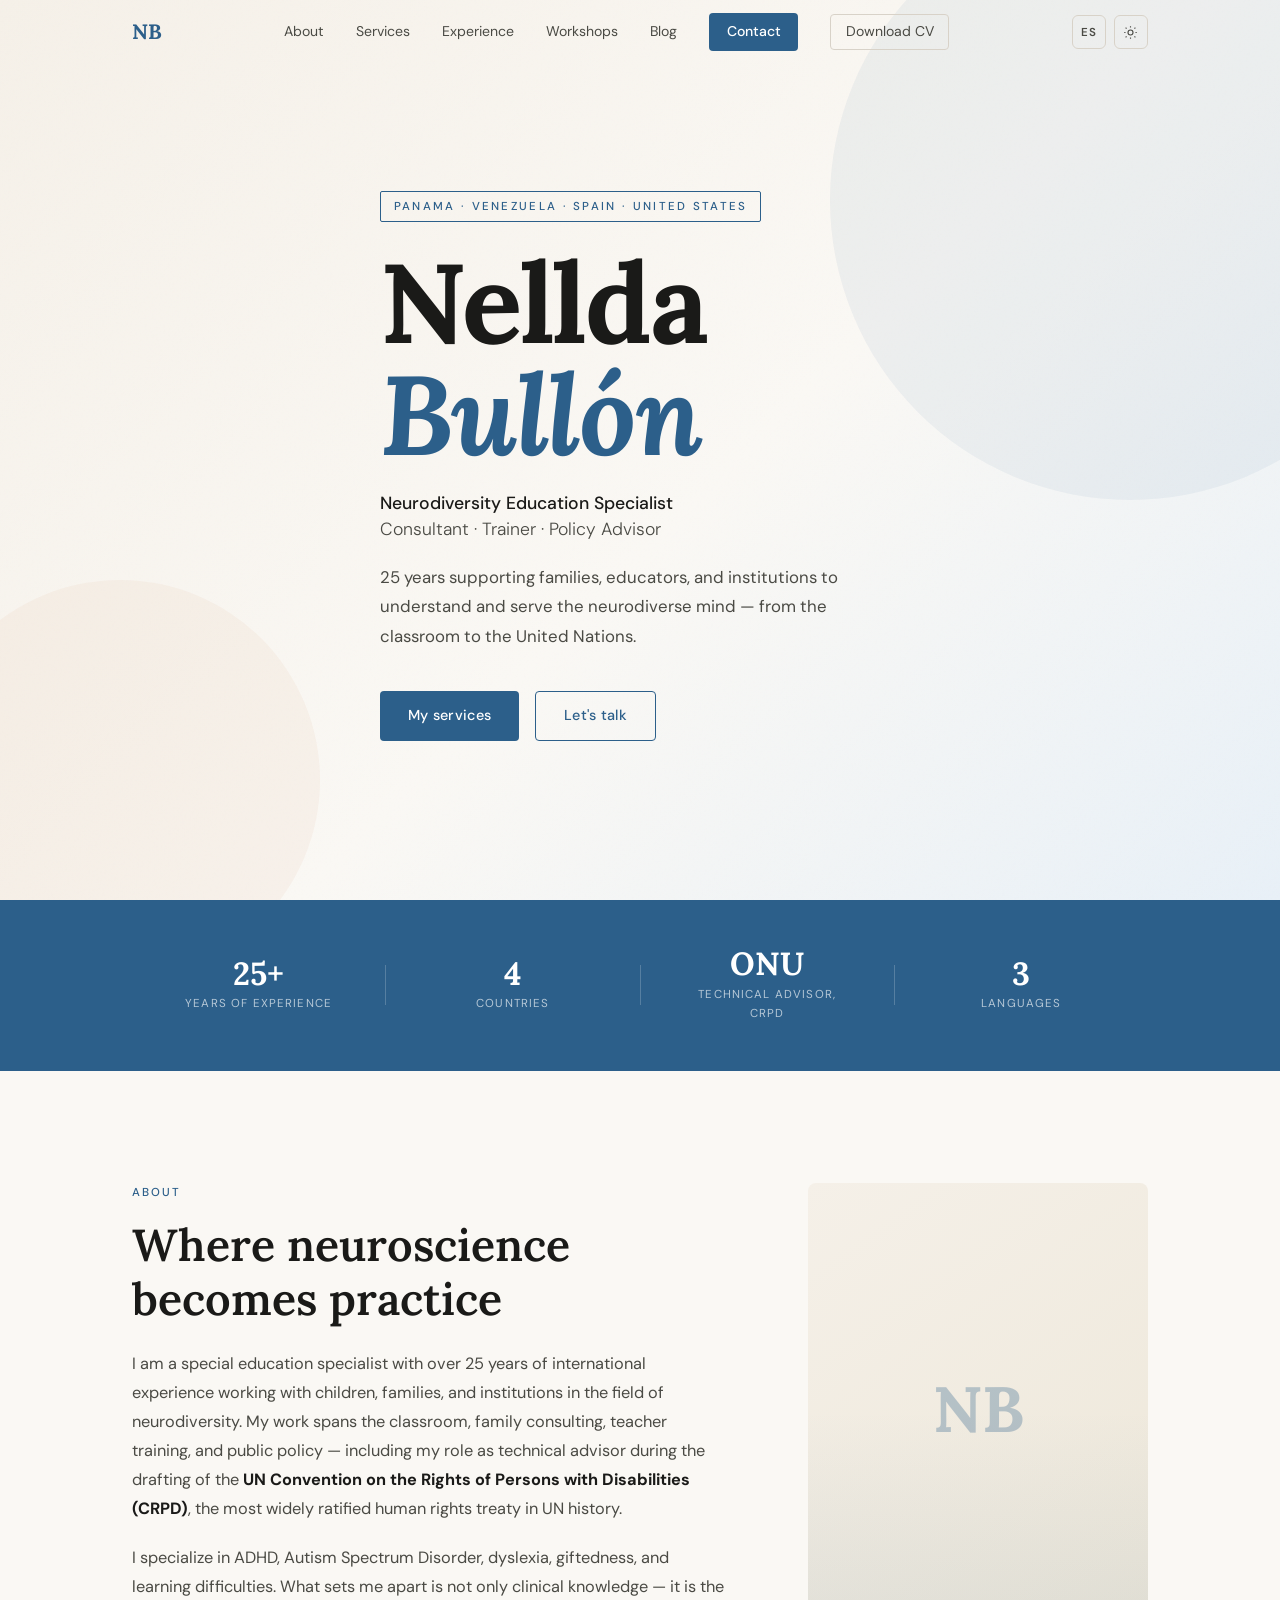
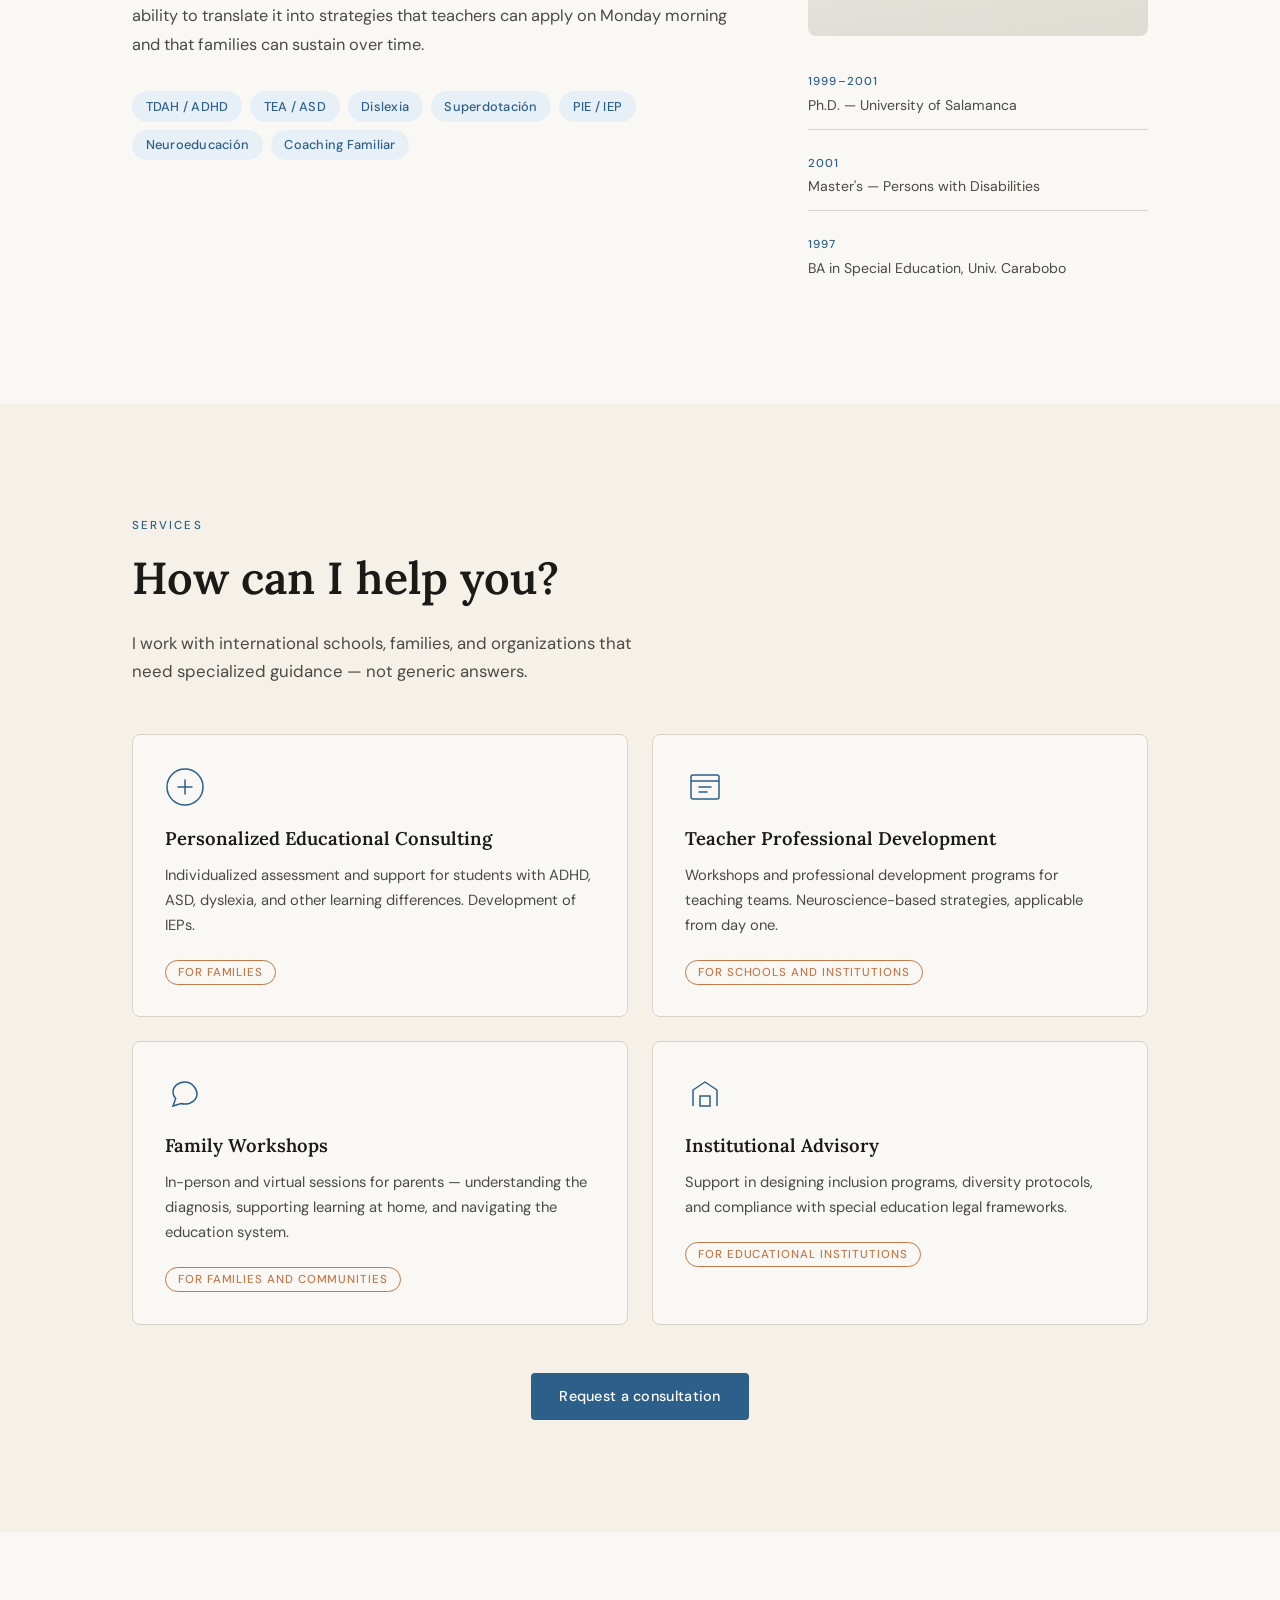
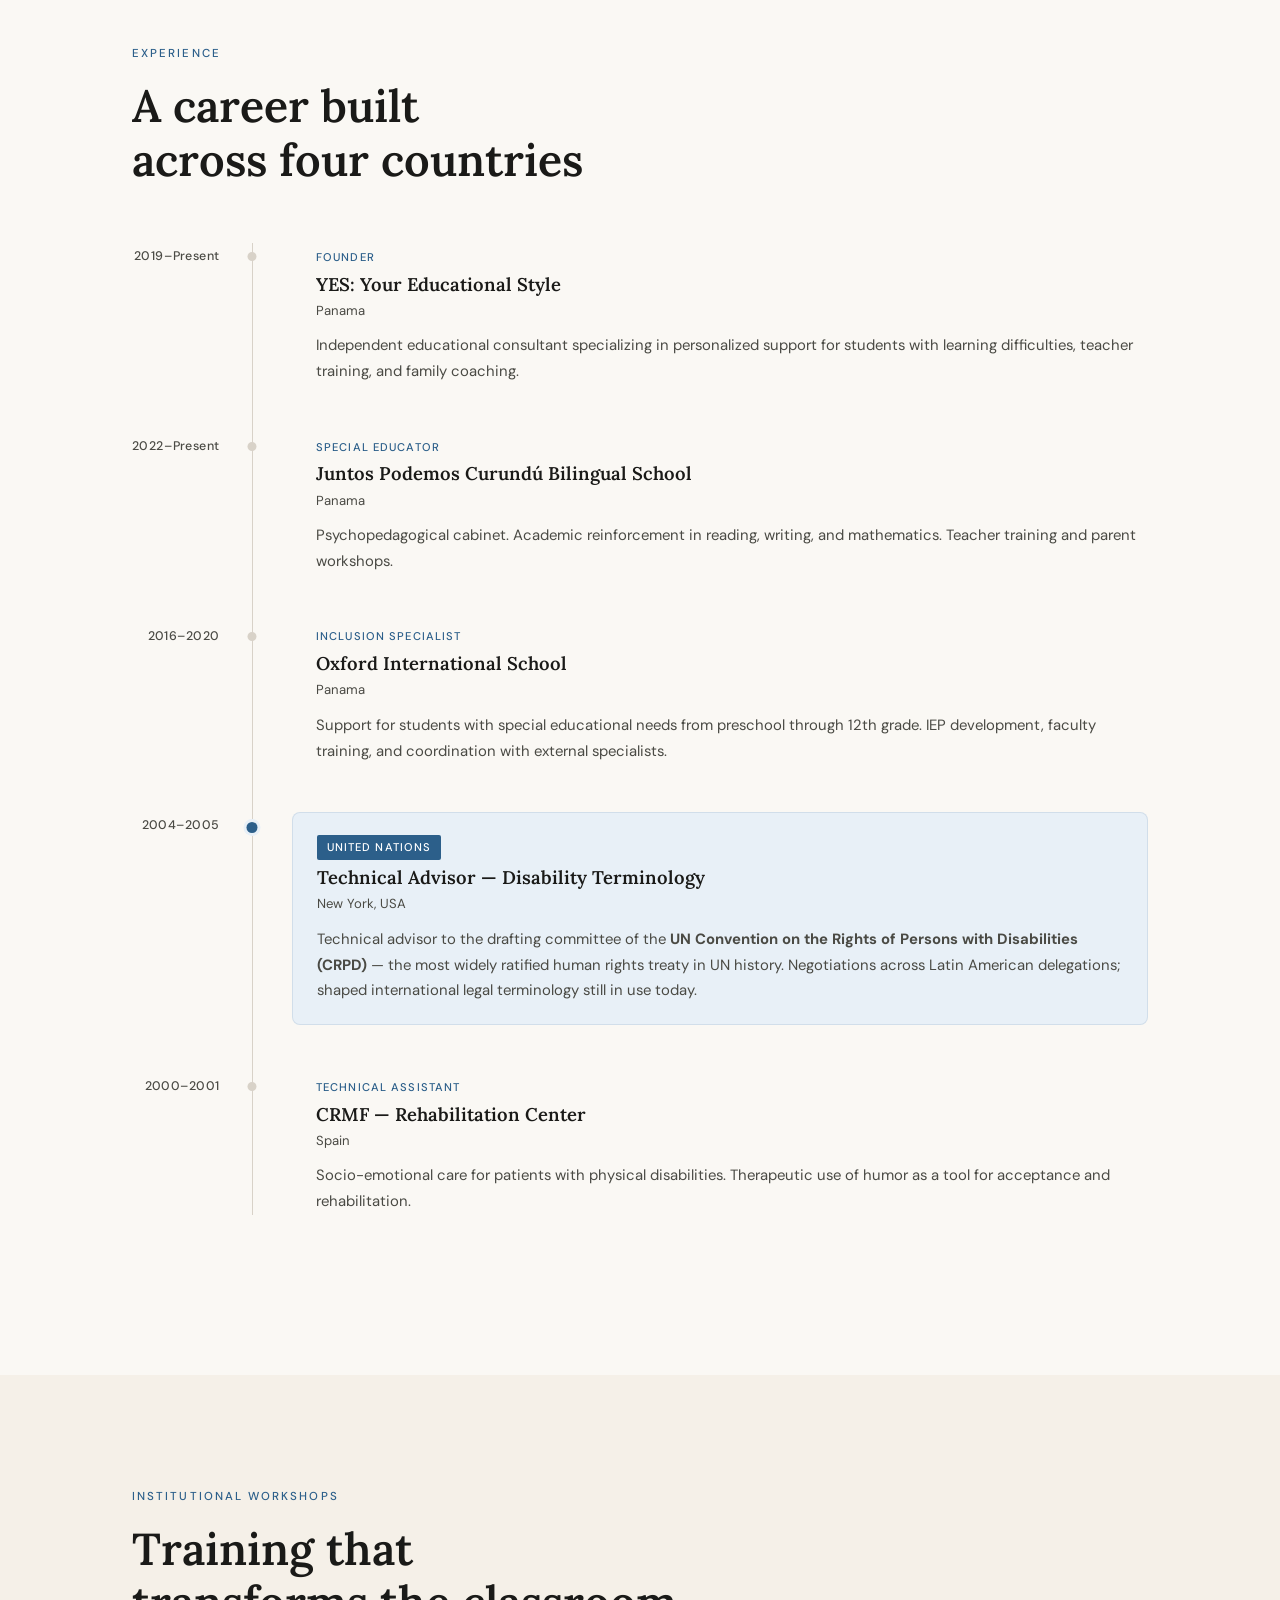
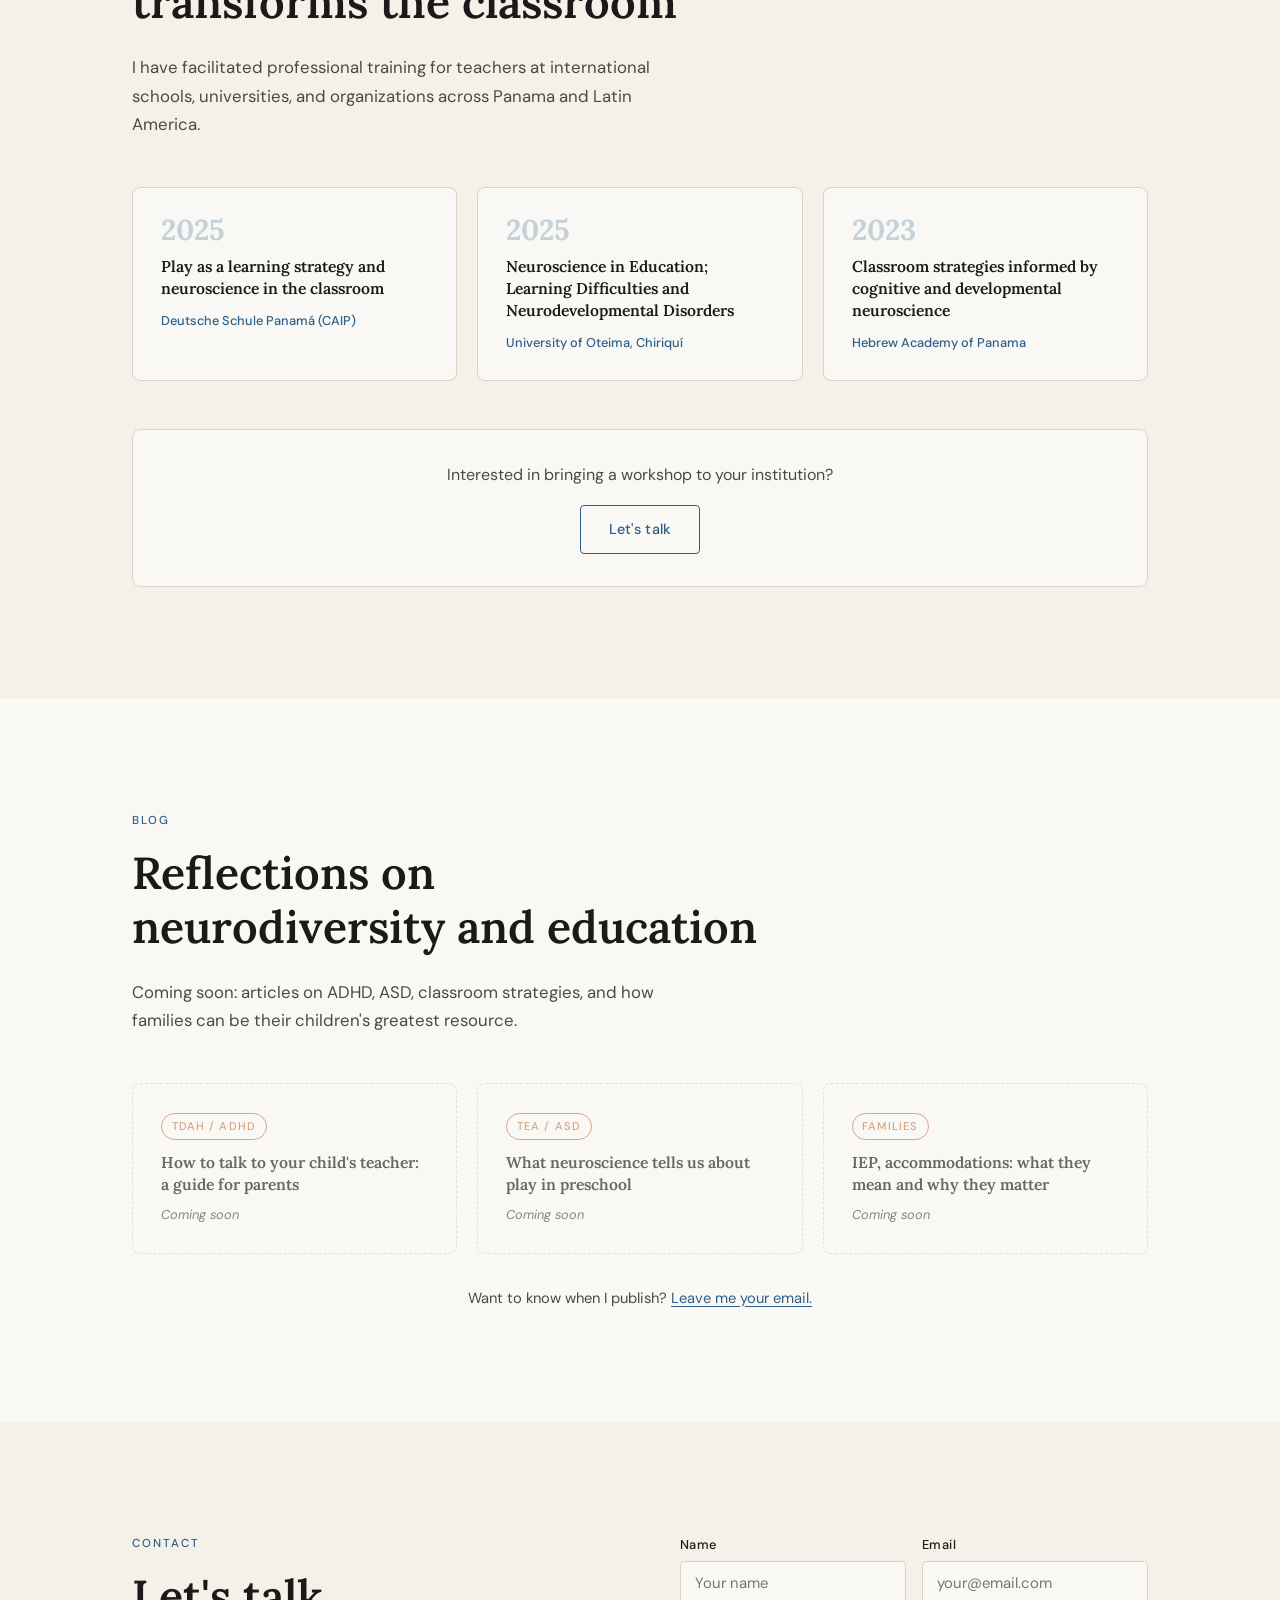
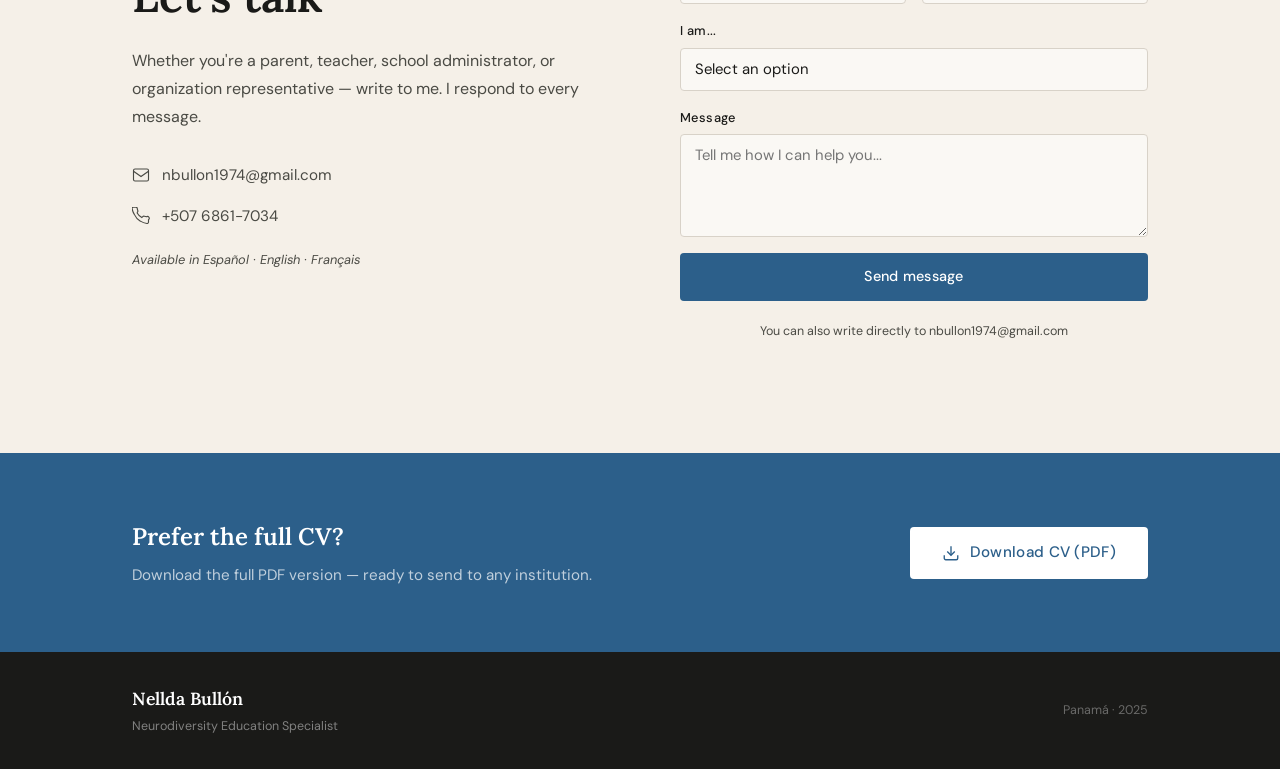
==== commit f50c244d: "init" ====
--- a/index.html
+++ b/index.html
@@ -23,6 +23,7 @@
         <a href="#talleres"    data-es="Talleres"     data-en="Workshops">Talleres</a>
         <a href="#blog"        data-es="Blog"         data-en="Blog">Blog</a>
         <a href="#contacto"    data-es="Contacto"     data-en="Contact" class="nav-cta">Contacto</a>
+        <a href="assets/Nellda_Bullon_CV.pdf" download class="nav-cv" data-es="Descargar CV" data-en="Download CV">Download CV</a>
       </div>
       <div class="nav-controls">
         <button class="toggle-btn" id="lang-toggle" aria-label="Switch language">
@@ -97,7 +98,7 @@
       </div>
       <div class="stat-divider"></div>
       <div class="stat reveal">
-        <span class="stat-num">ONU/UN</span>
+        <span class="stat-num">ONU</span>
         <span class="stat-label" data-es="Asesora técnica, CDPD" data-en="Technical Advisor, CRPD">Asesora técnica, CDPD</span>
       </div>
       <div class="stat-divider"></div>
@@ -441,6 +442,23 @@
     </div>
   </section>
 
+  <!-- CV DOWNLOAD -->
+  <section class="cv-download">
+    <div class="container">
+      <div class="cv-download-inner reveal">
+        <div class="cv-download-text">
+          <h3 data-es="¿Prefieres el CV completo?" data-en="Prefer the full CV?">Prefer the full CV?</h3>
+          <p data-es="Descarga la versión completa en PDF — lista para enviar a cualquier institución."
+             data-en="Download the full PDF version — ready to send to any institution.">Download the full PDF version — ready to send to any institution.</p>
+        </div>
+        <a href="assets/Nellda_Bullon_CV.pdf" download class="btn btn-primary cv-btn">
+          <svg viewBox="0 0 24 24" fill="none" stroke="currentColor" stroke-width="1.8"><path d="M21 15v4a2 2 0 01-2 2H5a2 2 0 01-2-2v-4"/><polyline points="7 10 12 15 17 10"/><line x1="12" y1="15" x2="12" y2="3"/></svg>
+          <span data-es="Descargar CV (PDF)" data-en="Download CV (PDF)">Download CV (PDF)</span>
+        </a>
+      </div>
+    </div>
+  </section>
+
   <!-- FOOTER -->
   <footer class="footer">
     <div class="container">
--- a/css/style.css
+++ b/css/style.css
@@ -765,6 +765,55 @@
   text-align: center;
   margin-top: 0.25rem;
 }
+
+/* ─── NAV CV BUTTON ─────────────────────────────────────────────────────────── */
+.nav-cv {
+  display: inline-flex;
+  align-items: center;
+  gap: 0.4rem;
+  font-size: 0.82rem;
+  font-weight: 500;
+  color: var(--ink-soft) !important;
+  border: 1.5px solid var(--line);
+  padding: 0.35rem 0.9rem;
+  border-radius: 4px;
+  transition: border-color 0.2s, color 0.2s;
+}
+.nav-cv:hover { border-color: var(--accent); color: var(--accent) !important; }
+
+/* ─── CV DOWNLOAD SECTION ───────────────────────────────────────────────────── */
+.cv-download {
+  background: var(--accent);
+  padding: 4rem 0;
+}
+.cv-download-inner {
+  display: flex;
+  align-items: center;
+  justify-content: space-between;
+  gap: 2rem;
+  flex-wrap: wrap;
+}
+.cv-download-text h3 {
+  font-family: var(--font-display);
+  font-size: 1.5rem;
+  font-weight: 600;
+  color: #fff;
+  margin-bottom: 0.4rem;
+}
+.cv-download-text p {
+  font-size: 0.95rem;
+  color: rgba(255,255,255,0.7);
+}
+.cv-btn {
+  background: #fff !important;
+  color: var(--accent) !important;
+  white-space: nowrap;
+  gap: 0.6rem;
+  padding: 0.85rem 2rem;
+  font-size: 0.95rem;
+}
+.cv-btn:hover { background: var(--sand) !important; transform: translateY(-1px); }
+.cv-btn svg { width: 18px; height: 18px; }
 
 /* ─── FOOTER ────────────────────────────────────────────────────────────────── */
 .footer {
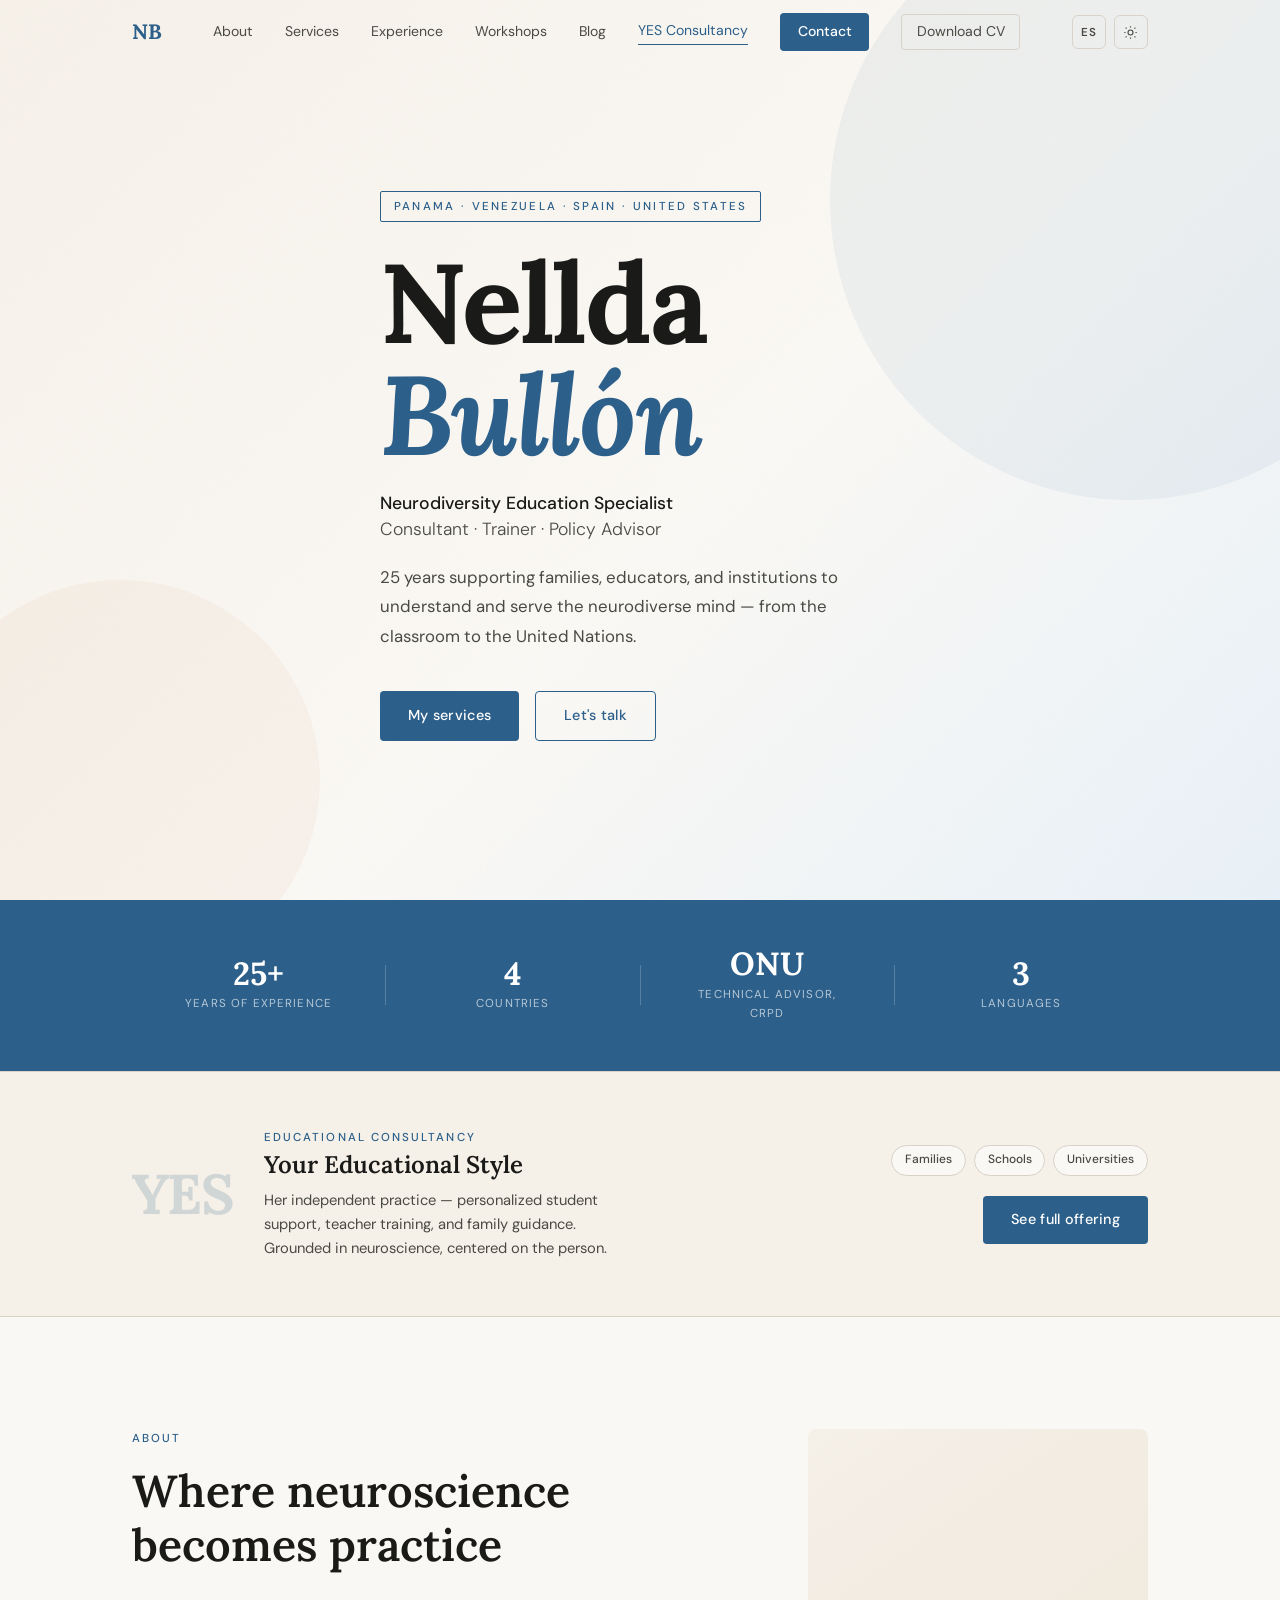
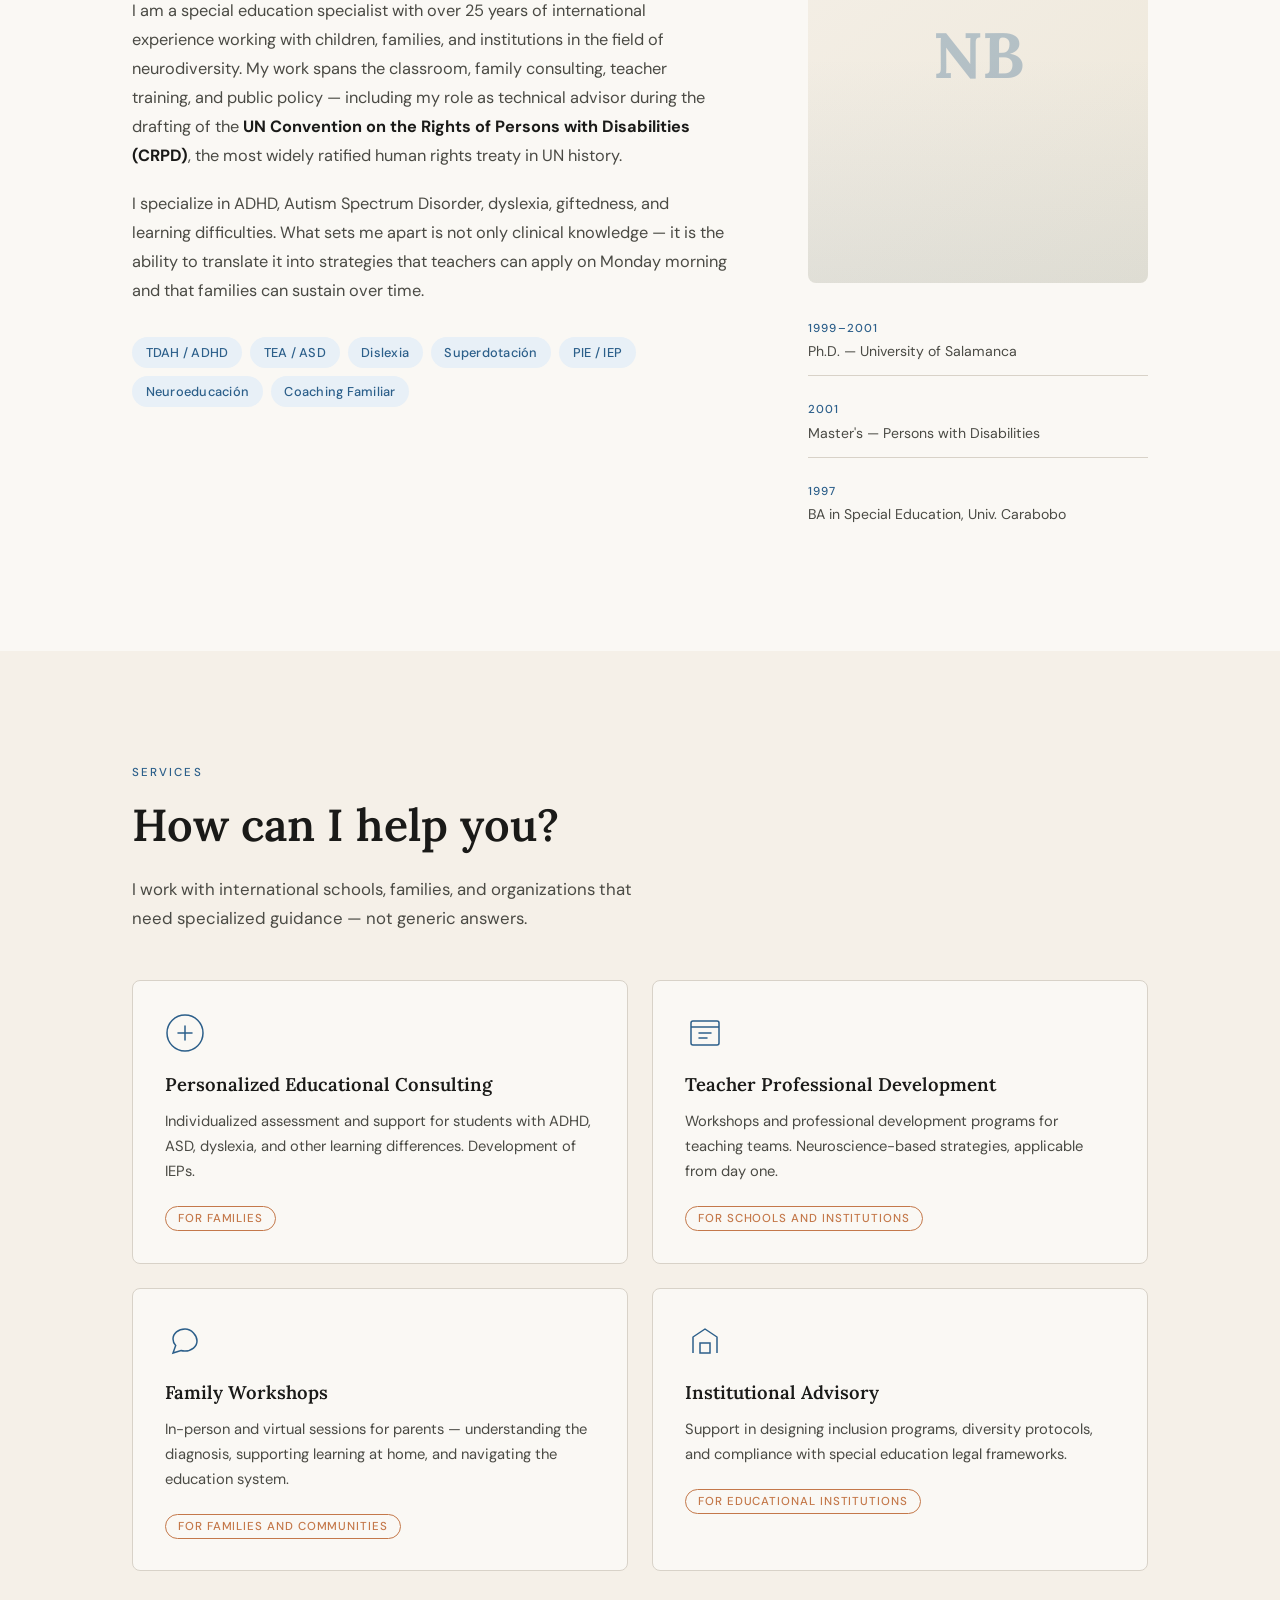
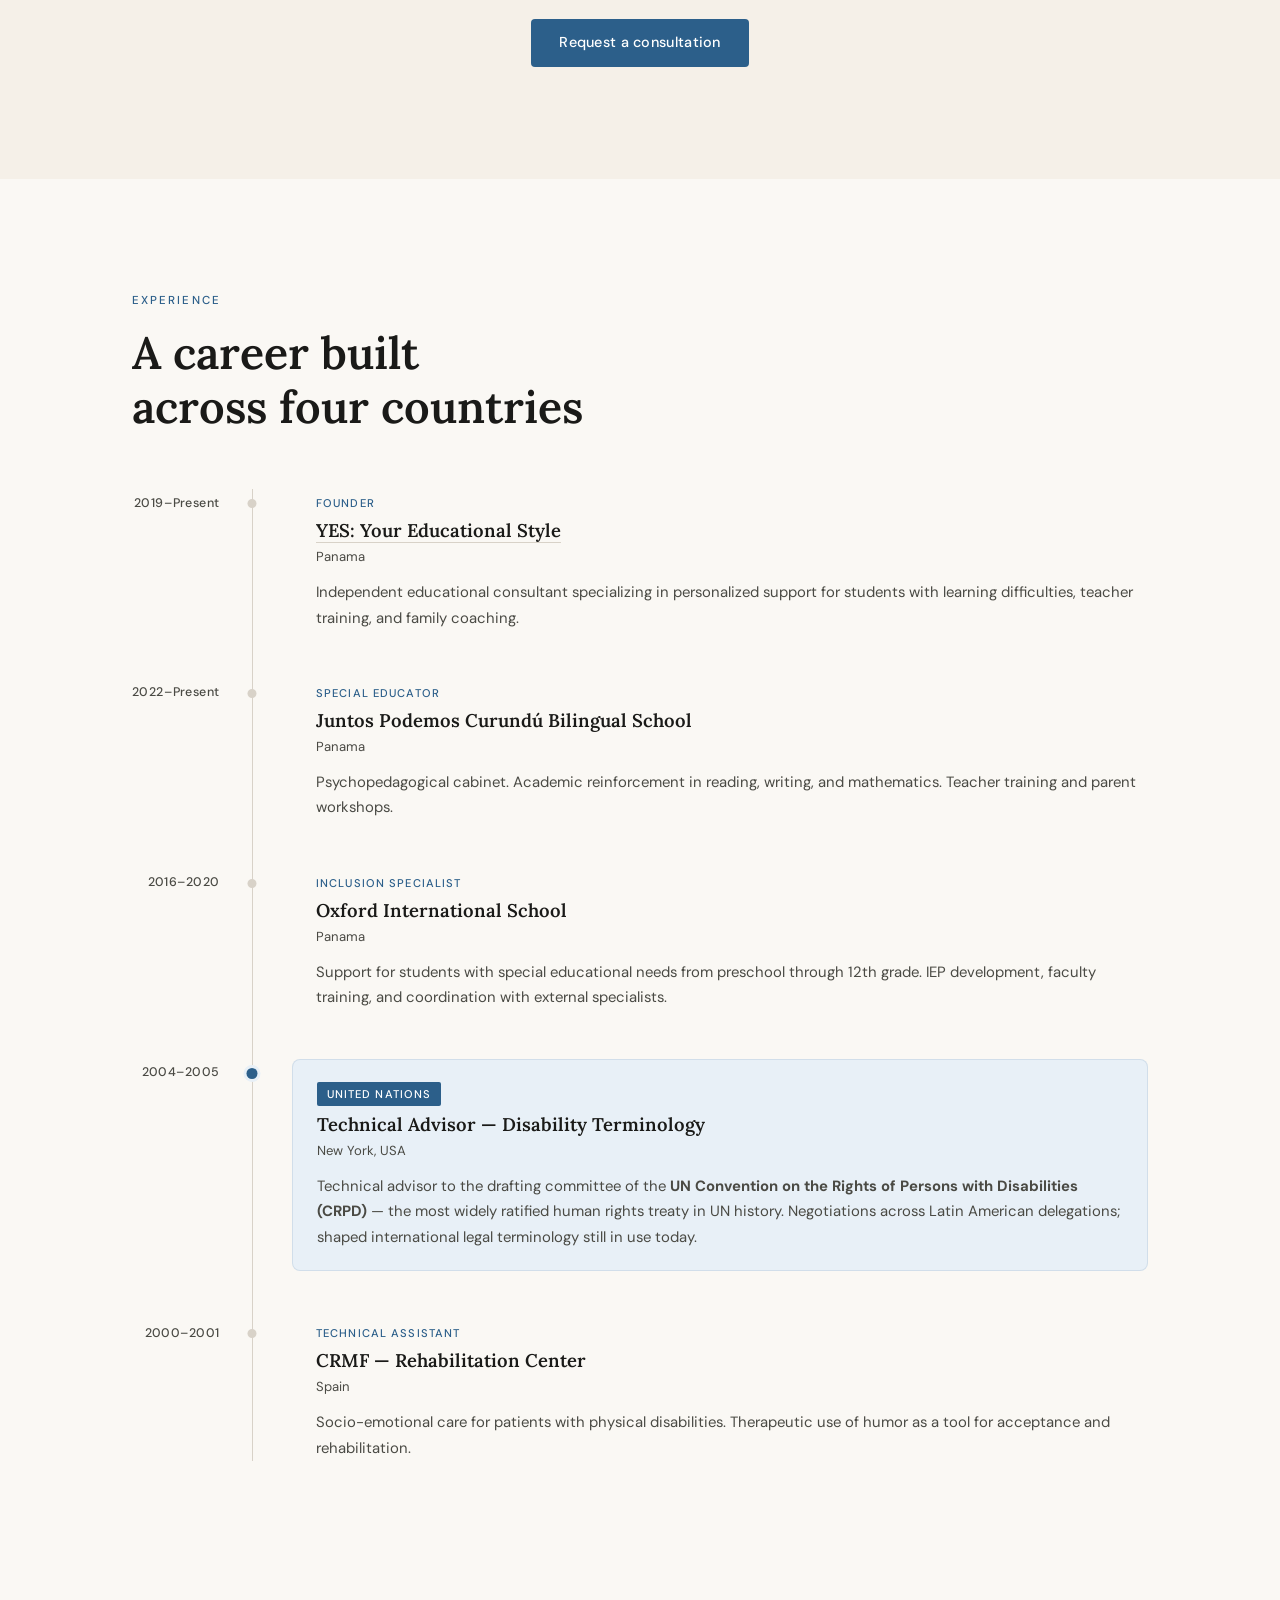
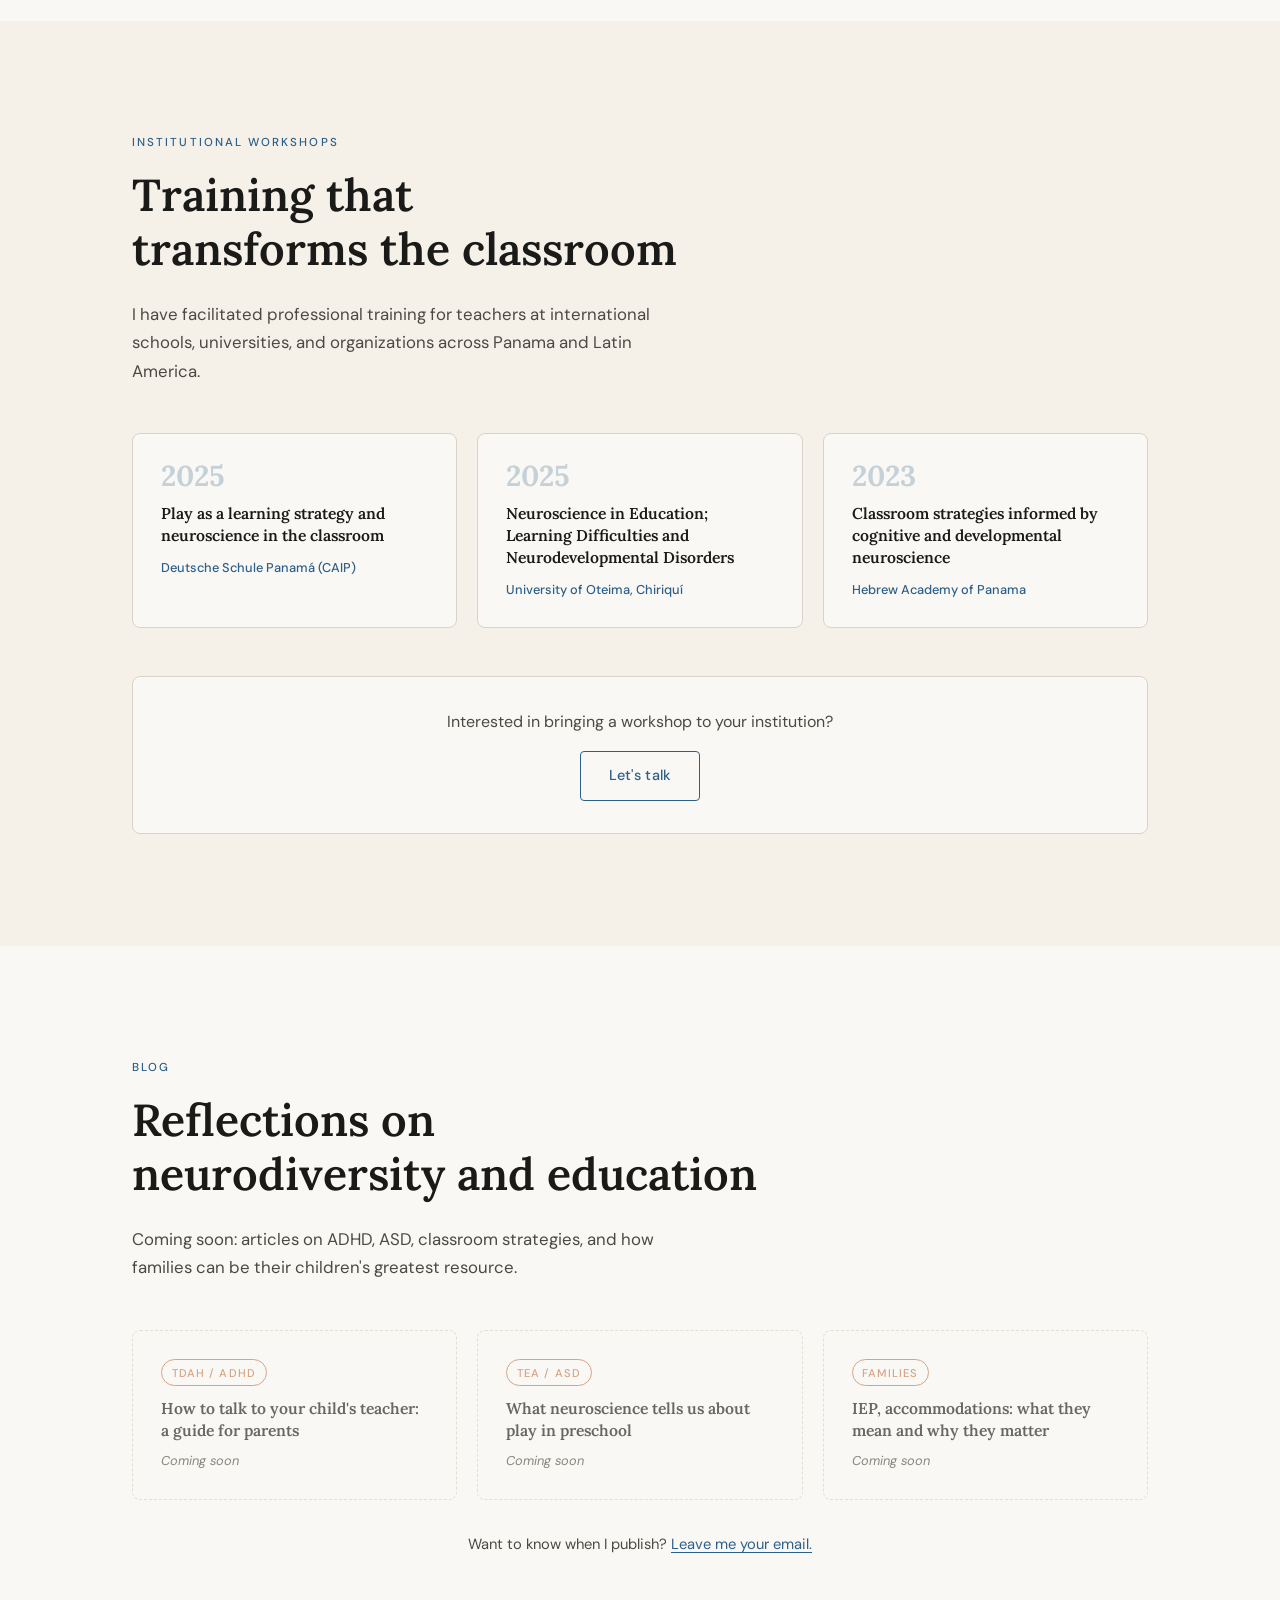
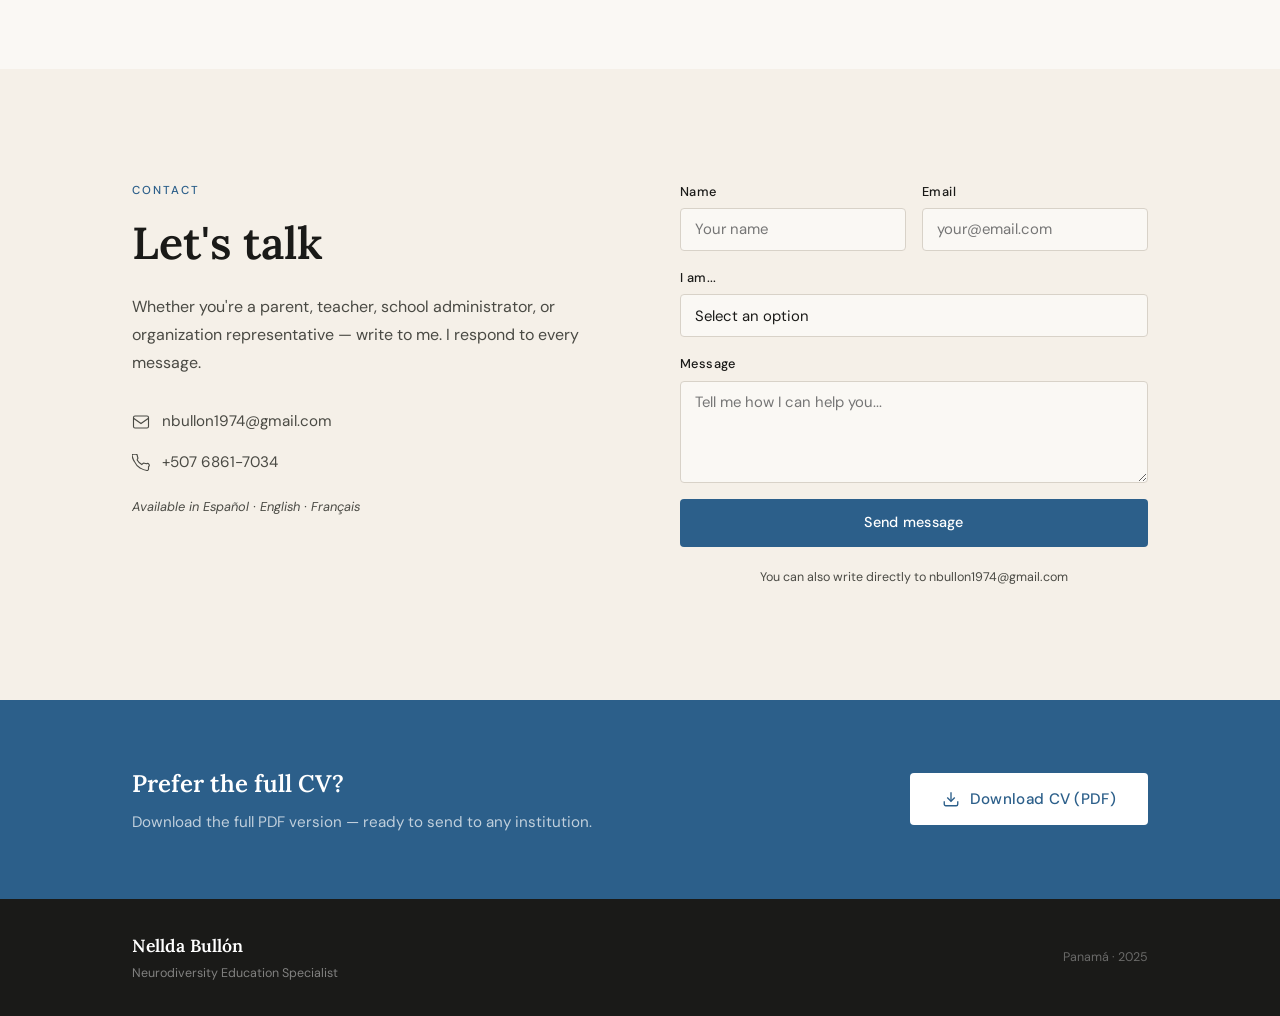
==== commit 16879fd1: "YES" ====
--- a/index.html
+++ b/index.html
@@ -22,6 +22,7 @@
         <a href="#experiencia" data-es="Trayectoria"  data-en="Experience">Trayectoria</a>
         <a href="#talleres"    data-es="Talleres"     data-en="Workshops">Talleres</a>
         <a href="#blog"        data-es="Blog"         data-en="Blog">Blog</a>
+        <a href="yes.html" class="nav-yes" data-es="YES Consultancy" data-en="YES Consultancy">YES Consultancy</a>
         <a href="#contacto"    data-es="Contacto"     data-en="Contact" class="nav-cta">Contacto</a>
         <a href="assets/Nellda_Bullon_CV.pdf" download class="nav-cv" data-es="Descargar CV" data-en="Download CV">Download CV</a>
       </div>
@@ -105,6 +106,34 @@
       <div class="stat reveal">
         <span class="stat-num">3</span>
         <span class="stat-label" data-es="Idiomas" data-en="Languages">Idiomas</span>
+      </div>
+    </div>
+  </section>
+
+  <!-- YES FEATURE BLOCK -->
+  <section class="yes-feature">
+    <div class="container">
+      <div class="yes-feature-inner reveal">
+        <div class="yes-feature-left">
+          <div class="yes-feature-logo">YES</div>
+          <div class="yes-feature-text">
+            <div class="section-label" data-es="Consultoría Educativa" data-en="Educational Consultancy">Educational Consultancy</div>
+            <h2 data-es="Your Educational Style" data-en="Your Educational Style">Your Educational Style</h2>
+            <p data-es="Su práctica independiente — apoyo personalizado para estudiantes, formación docente y orientación para familias. Fundamentada en neurociencia, centrada en la persona."
+               data-en="Her independent practice — personalized student support, teacher training, and family guidance. Grounded in neuroscience, centered on the person.">
+              Her independent practice — personalized student support, teacher training, and family guidance. Grounded in neuroscience, centered on the person.
+            </p>
+          </div>
+        </div>
+        <div class="yes-feature-right">
+          <div class="yes-feature-pills">
+            <span data-es="Familias" data-en="Families">Families</span>
+            <span data-es="Colegios" data-en="Schools">Schools</span>
+            <span data-es="Universidades" data-en="Universities">Universities</span>
+          </div>
+          <a href="yes.html" class="btn btn-primary yes-feature-btn"
+            data-es="Ver oferta completa" data-en="See full offering">See full offering →</a>
+        </div>
       </div>
     </div>
   </section>
@@ -230,8 +259,8 @@
         <div class="timeline-item reveal">
           <div class="timeline-marker"><span class="timeline-year">2019–<span data-es="Hoy" data-en="Present">Hoy</span></span></div>
           <div class="timeline-content">
-            <div class="timeline-tag" data-es="Fundadora" data-en="Founder">Fundadora</div>
-            <h3>YES: Your Educational Style</h3>
+            <div class="timeline-tag" data-es="Fundadora" data-en="Founder">Founder</div>
+            <h3><a href="yes.html" class="timeline-link">YES: Your Educational Style</a></h3>
             <p class="timeline-location" data-es="Panamá" data-en="Panama">Panamá</p>
             <p data-es="Consultora educativa independiente especializada en apoyo personalizado para estudiantes con dificultades de aprendizaje, formación docente y coaching para familias."
                data-en="Independent educational consultant specializing in personalized support for students with learning difficulties, teacher training, and family coaching.">
--- a/css/style.css
+++ b/css/style.css
@@ -576,6 +576,12 @@
   margin-bottom: 0.2rem;
   line-height: 1.3;
 }
+.timeline-link {
+  color: inherit;
+  border-bottom: 1px solid var(--line);
+  transition: border-color 0.2s, color 0.2s;
+}
+.timeline-link:hover { color: var(--accent); border-color: var(--accent); }
 .timeline-location {
   font-size: 0.82rem;
   color: var(--ink-soft);
@@ -766,7 +772,89 @@
   margin-top: 0.25rem;
 }
 
-/* ─── NAV CV BUTTON ─────────────────────────────────────────────────────────── */
+.nav-yes {
+  font-size: 0.88rem;
+  font-weight: 500;
+  color: var(--accent) !important;
+  border-bottom: 1.5px solid var(--accent);
+  padding-bottom: 1px;
+  transition: opacity 0.2s;
+}
+.nav-yes:hover { opacity: 0.7; }
+
+/* ─── YES FEATURE BLOCK ─────────────────────────────────────────────────────── */
+.yes-feature {
+  background: var(--sand);
+  border-top: 1px solid var(--line);
+  border-bottom: 1px solid var(--line);
+  padding: 3.5rem 0;
+}
+.yes-feature-inner {
+  display: flex;
+  align-items: center;
+  justify-content: space-between;
+  gap: 3rem;
+  flex-wrap: wrap;
+}
+.yes-feature-left {
+  display: flex;
+  align-items: center;
+  gap: 2rem;
+  flex: 1;
+}
+.yes-feature-logo {
+  font-family: var(--font-display);
+  font-size: 3.5rem;
+  font-weight: 700;
+  color: var(--accent);
+  opacity: 0.18;
+  line-height: 1;
+  letter-spacing: -0.03em;
+  flex-shrink: 0;
+}
+.yes-feature-text .section-label { margin-bottom: 0.25rem; }
+.yes-feature-text h2 {
+  font-family: var(--font-display);
+  font-size: 1.5rem;
+  font-weight: 600;
+  color: var(--ink);
+  margin-bottom: 0.5rem;
+  line-height: 1.2;
+}
+.yes-feature-text p {
+  font-size: 0.92rem;
+  color: var(--ink-soft);
+  line-height: 1.65;
+  max-width: 380px;
+}
+.yes-feature-right {
+  display: flex;
+  flex-direction: column;
+  align-items: flex-end;
+  gap: 1.25rem;
+  flex-shrink: 0;
+}
+.yes-feature-pills {
+  display: flex;
+  gap: 0.5rem;
+  flex-wrap: wrap;
+  justify-content: flex-end;
+}
+.yes-feature-pills span {
+  font-size: 0.75rem;
+  font-weight: 500;
+  padding: 0.3rem 0.8rem;
+  border-radius: 2rem;
+  border: 1px solid var(--line);
+  color: var(--ink-soft);
+  background: var(--cream);
+}
+.yes-feature-btn { white-space: nowrap; }
+
+@media (max-width: 720px) {
+  .yes-feature-inner { flex-direction: column; align-items: flex-start; }
+  .yes-feature-right { align-items: flex-start; }
+}
 .nav-cv {
   display: inline-flex;
   align-items: center;
